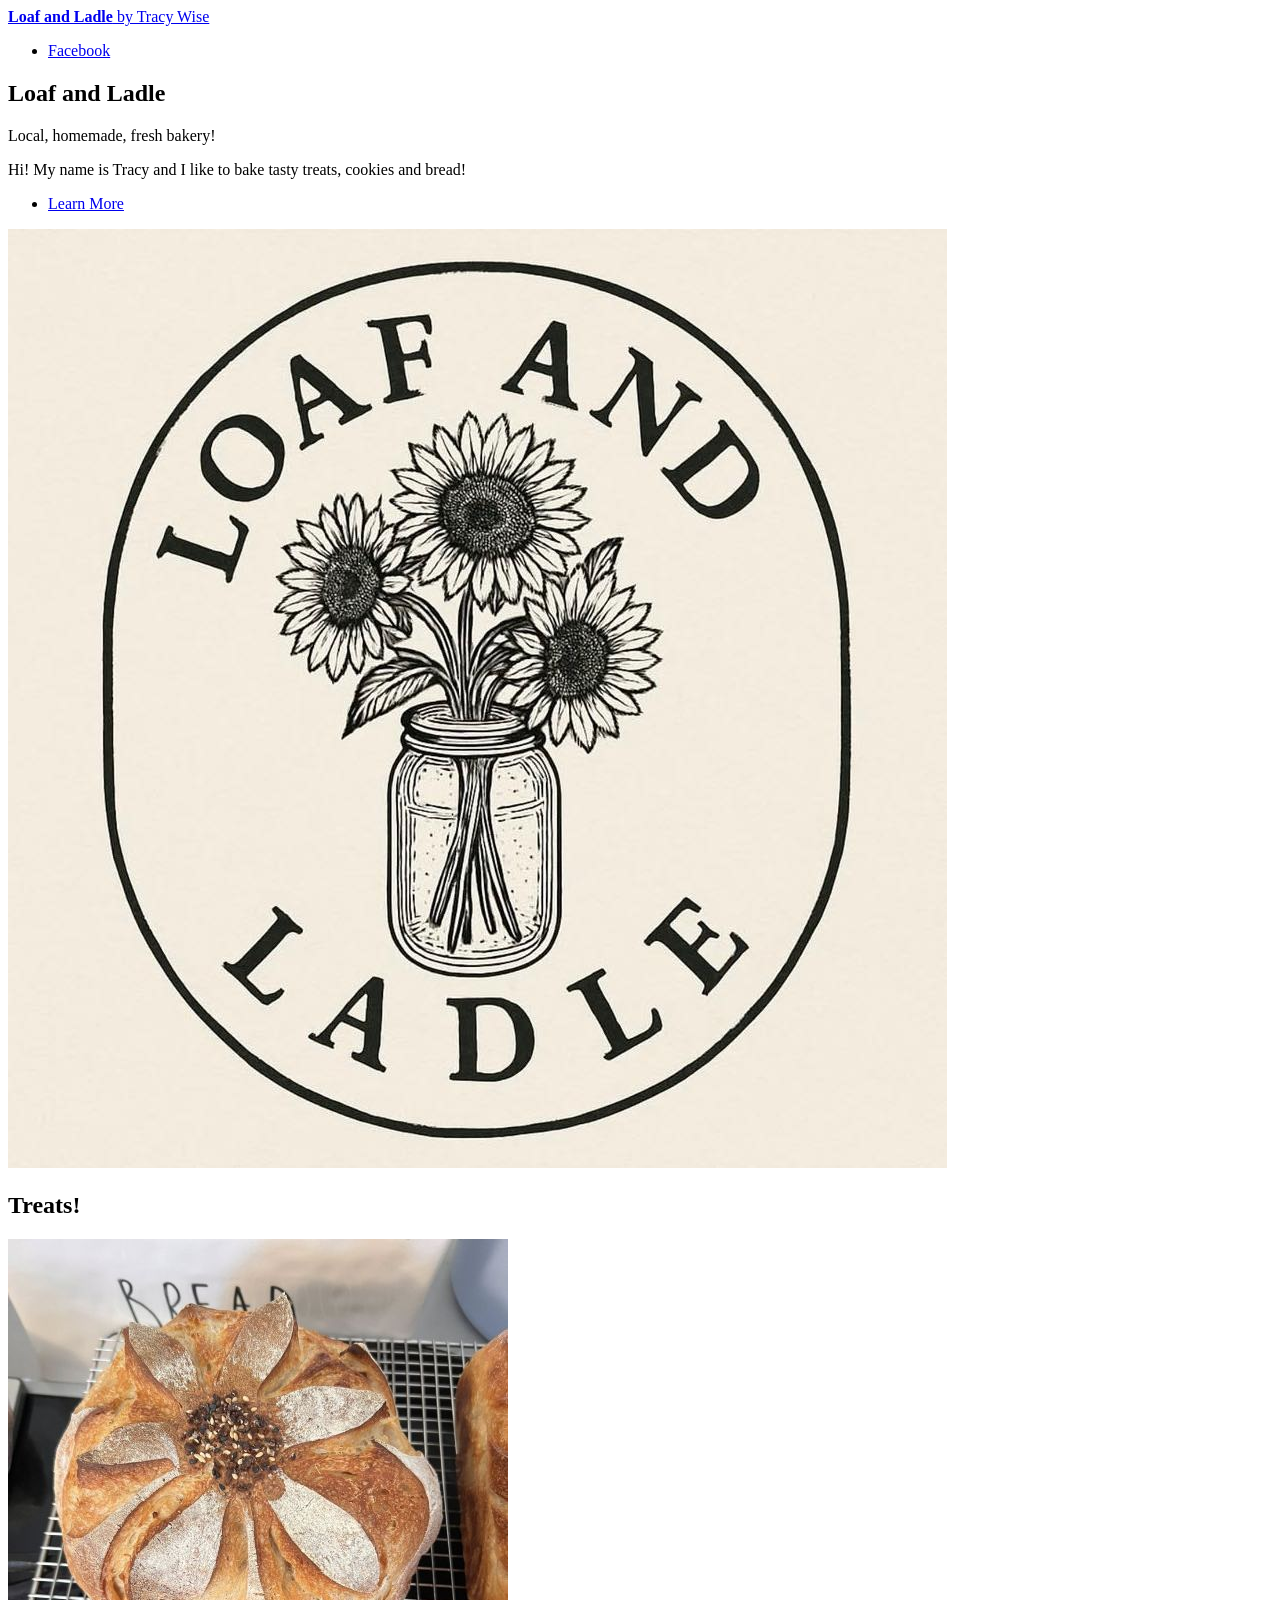
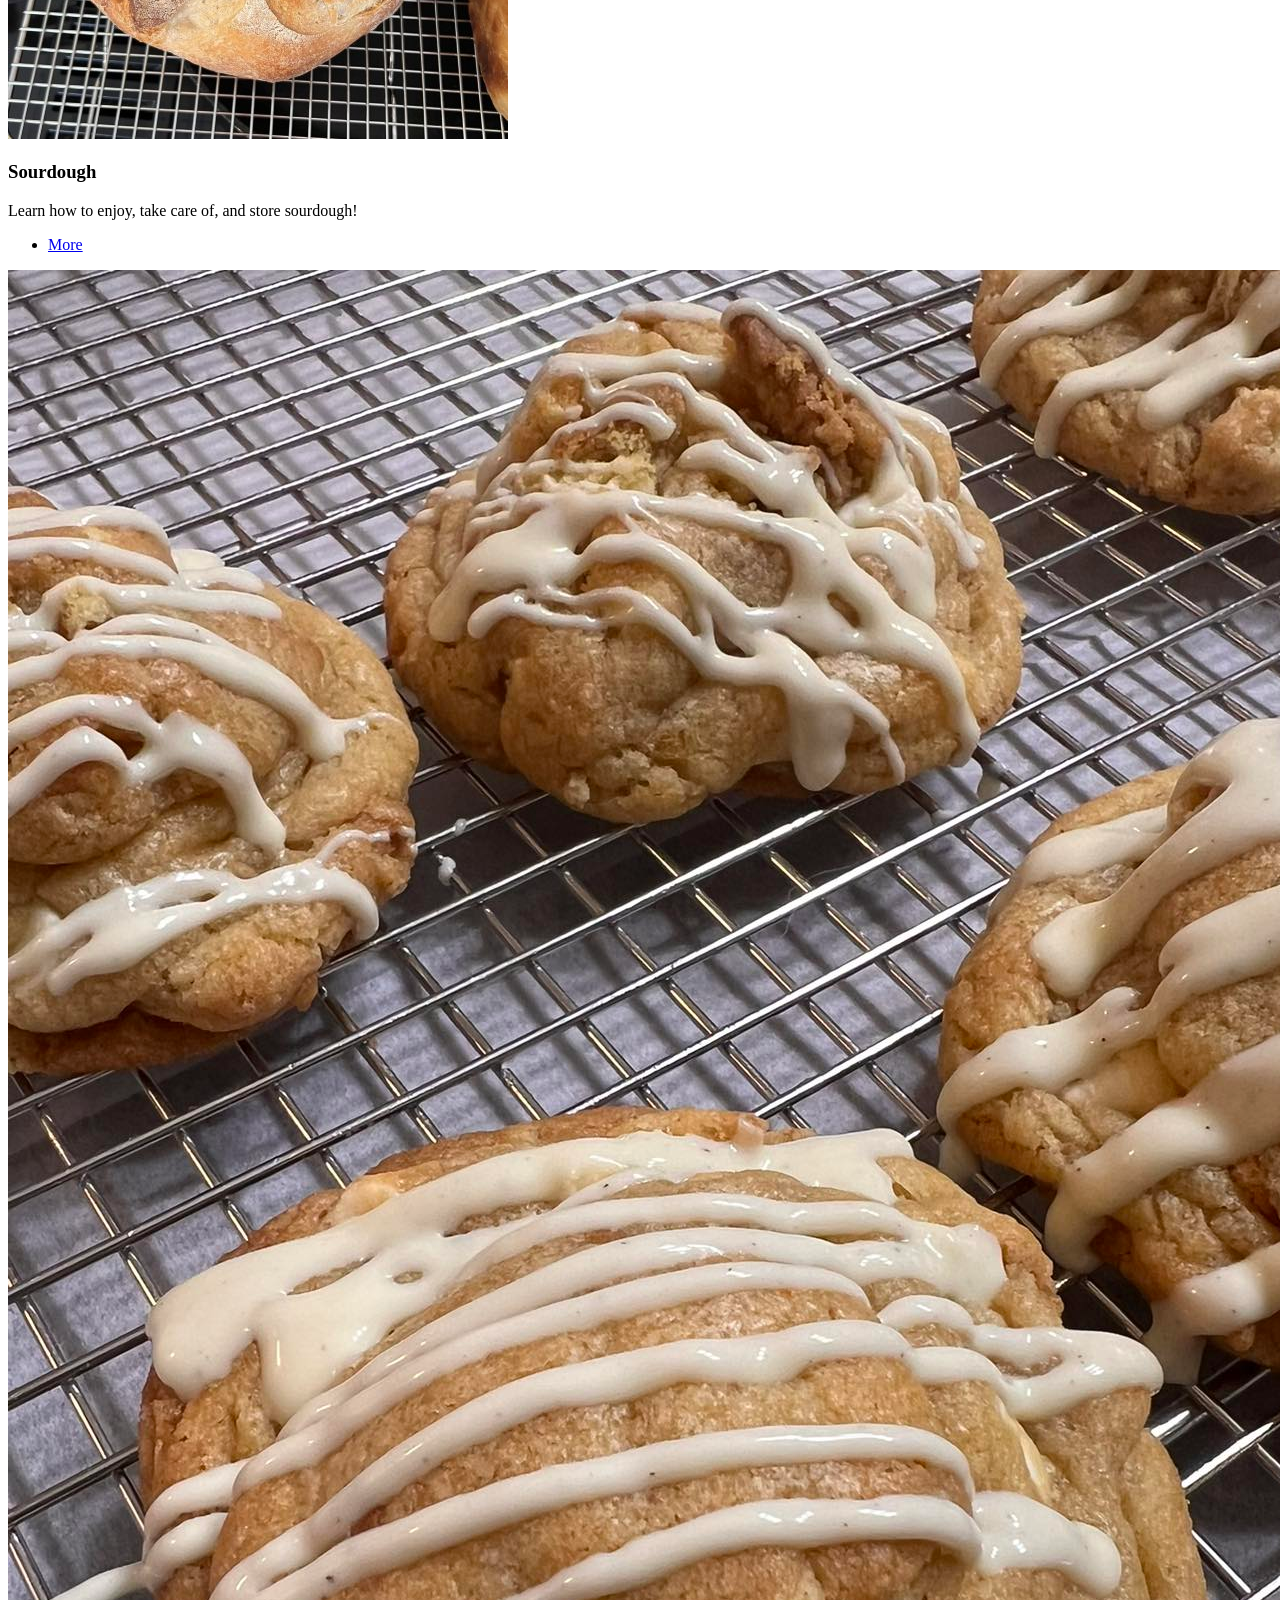
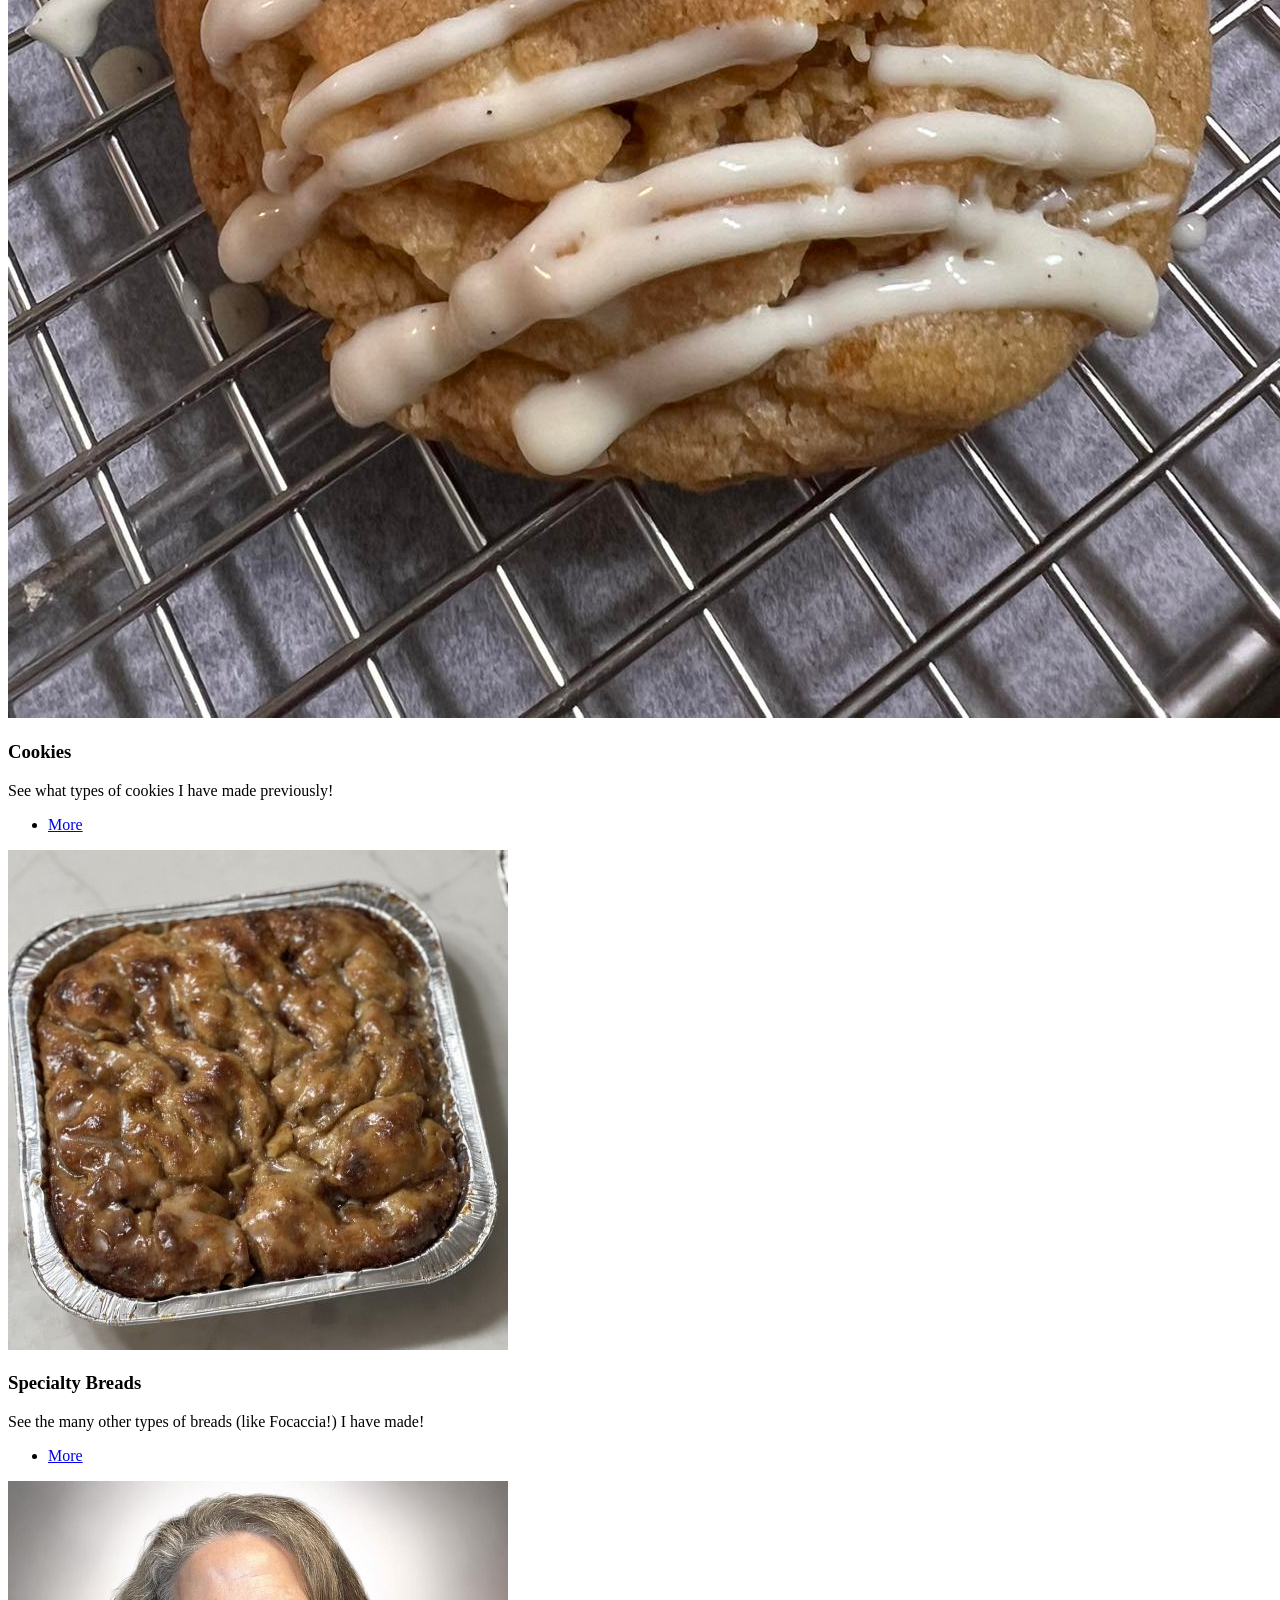
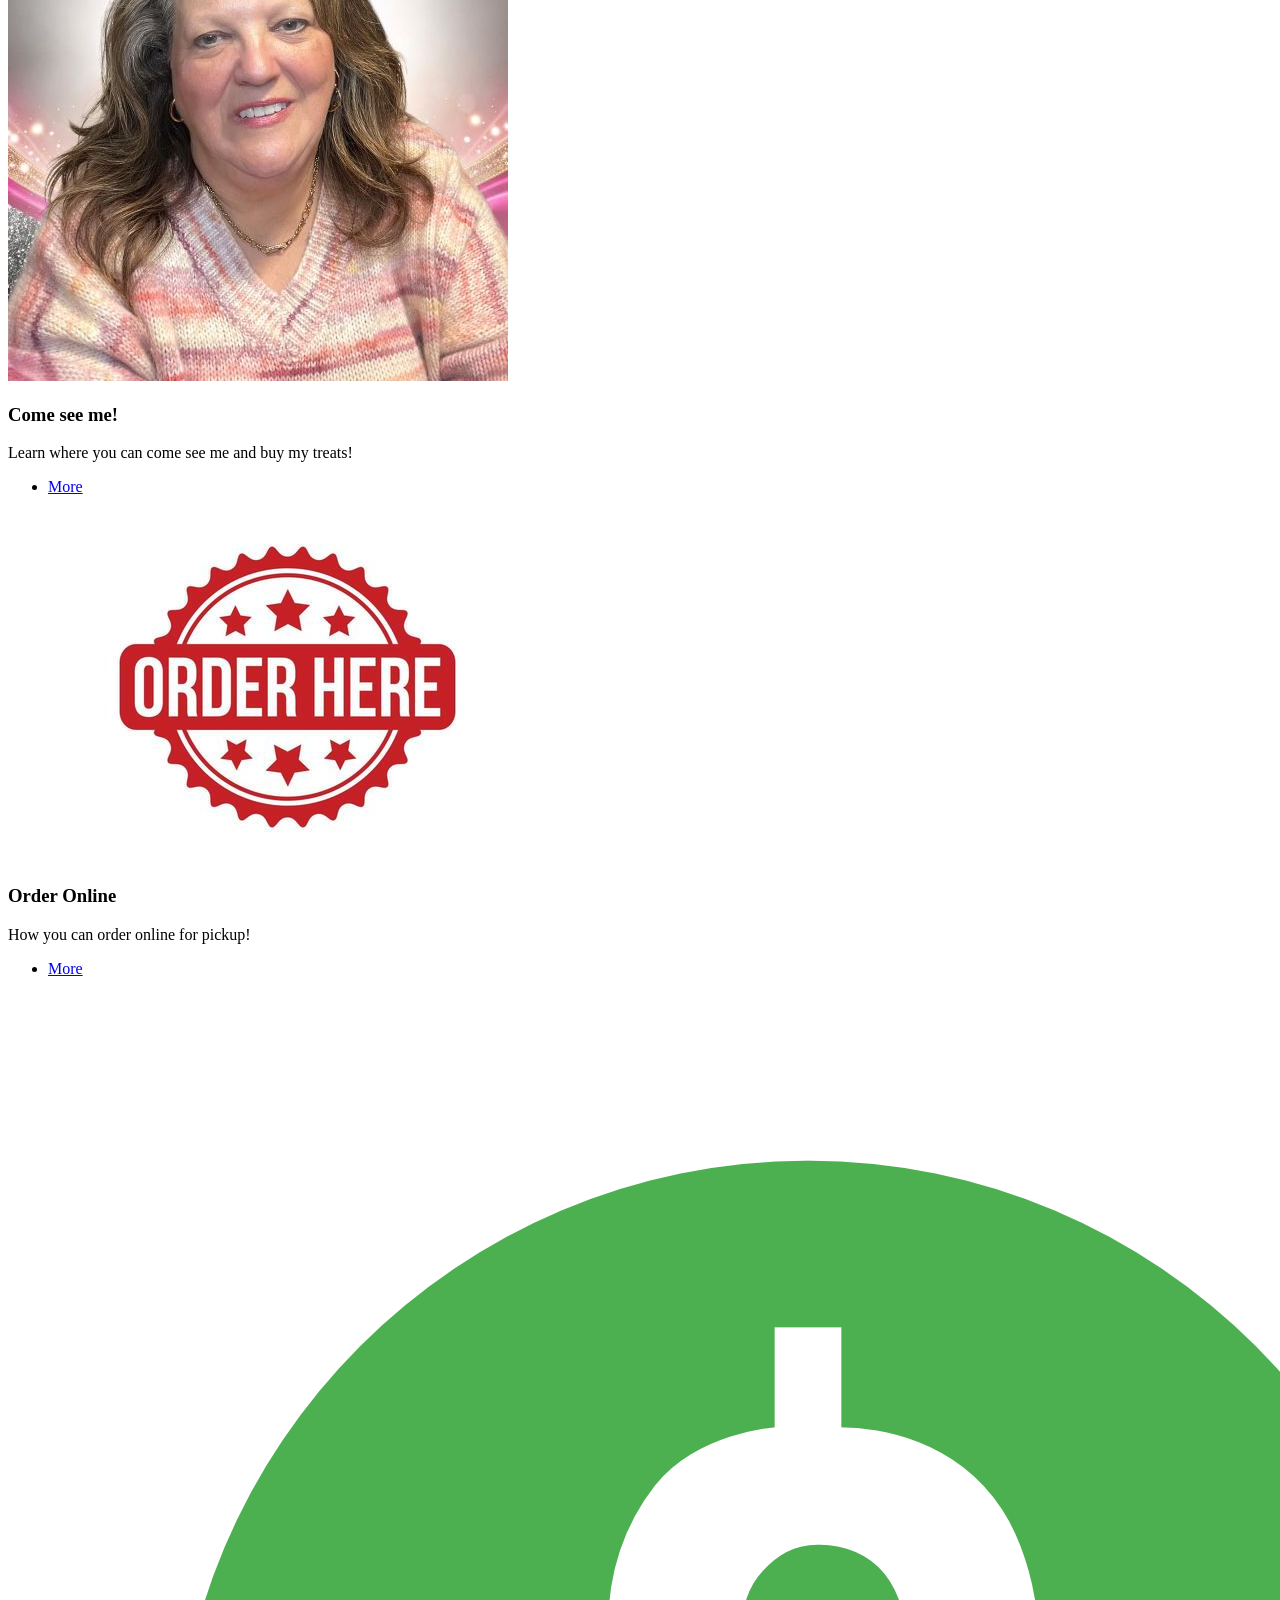
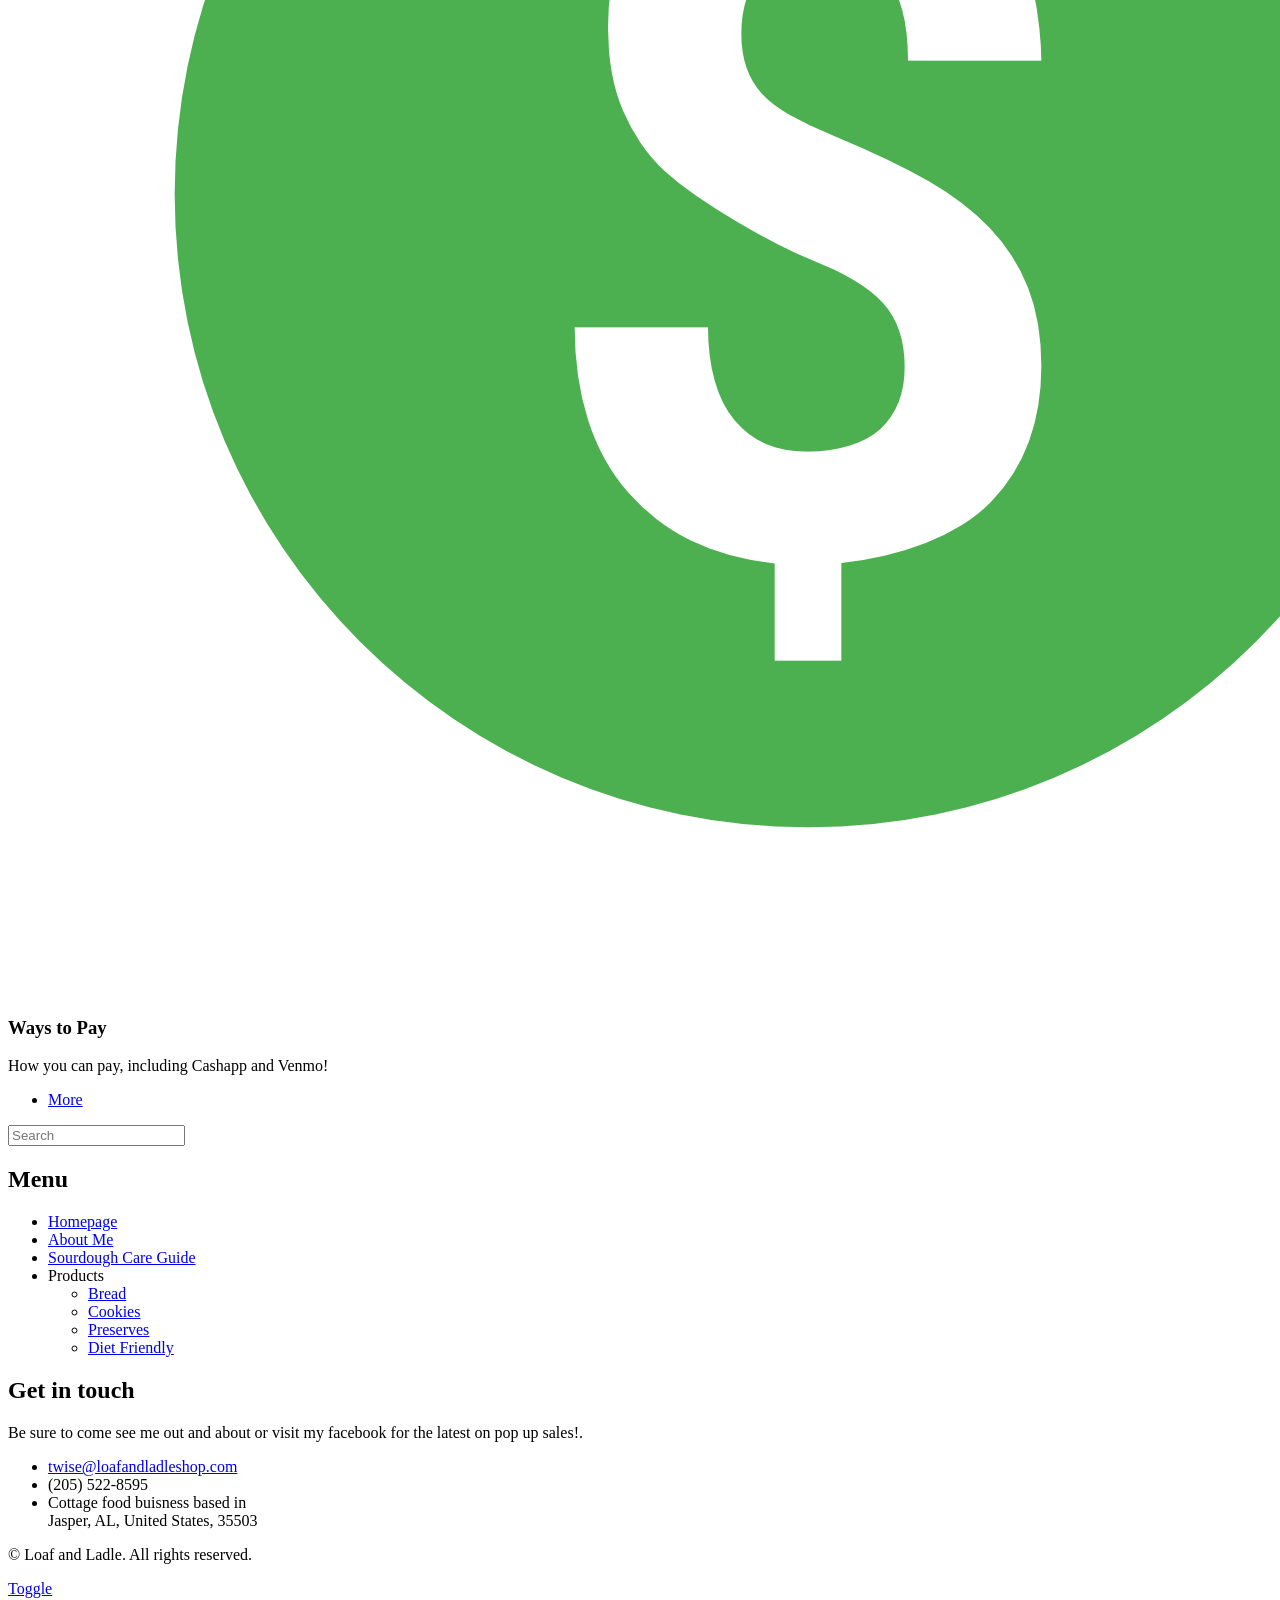
==== index.html @ ce80a5c9 "Update index.html" ====
<!DOCTYPE HTML>
<!--
	Editorial by HTML5 UP
	html5up.net | @ajlkn
	Free for personal and commercial use under the CCA 3.0 license (html5up.net/license)
-->
<html>
	<head>
		<title>Loaf and Ladle</title>
		<meta charset="utf-8" />
		<meta name="viewport" content="width=device-width, initial-scale=1, user-scalable=no" />
		<link rel="stylesheet" href="assets/css/main.css" />
	</head>
	<body class="is-preload">

		<!-- Wrapper -->
			<div id="wrapper">

				<!-- Main -->
					<div id="main">
						<div class="inner">

							<!-- Header -->
								<header id="header">
									<a href="index.html" class="logo"><strong>Loaf and Ladle</strong> by Tracy Wise</a>
									<ul class="icons">
										<li><a href="https://www.facebook.com/profile.php?id=61578693921064" class="icon brands fa-facebook-f"><span class="label">Facebook</span></a></li>
									</ul>
								</header>

							<!-- Banner -->
								<section id="banner">
									<div class="content">
										<header>
											<h1>Loaf and Ladle</h1>
											<p>Local, homemade, fresh bakery!</p>
										</header>
										<p>Hi! My name is Tracy and I like to bake tasty treats, cookies and bread!</p>
										<ul class="actions">
											<li><a href="about.html" class="button big">Learn More</a></li>
										</ul>
									</div>
									<span class="image object">
										<img src="images/logo.jpg" alt="" />
									</span>
								</section>

							<!-- About -->
								<section>
									<header class="major">
										<h2>Treats!</h2>
									</header>
									<div class="posts">
										<article>
											<a href="#" class="image"><img src="images/flower-sd-loaf.jpg" alt="" /></a>
											<h3>Sourdough</h3>
											<p>Learn how to enjoy, take care of, and store sourdough!</p>
											<ul class="actions">
												<li><a href="#" class="button">More</a></li>
											</ul>
										</article>
										<article>
											<a href="#" class="image"><img src="images/banana-cookie.jpg" alt="" /></a>
											<h3>Cookies</h3>
											<p>See what types of cookies I have made previously!</p>
											<ul class="actions">
												<li><a href="#" class="button">More</a></li>
											</ul>
										</article>
										<article>
											<a href="#" class="image"><img src="images/apcin-focaccia.jpg" alt="" /></a>
											<h3>Specialty Breads</h3>
												<p>See the many other types of breads (like Focaccia!) I have made!</p>
											<ul class="actions">
												<li><a href="#" class="button">More</a></li>
											</ul>
										</article>
										<article>
											<a href="#" class="image"><img src="images/tracy.jpg" alt="" /></a>
											<h3>Come see me!</h3>
												<p>Learn where you can come see me and buy my treats!</p>
											<ul class="actions">
												<li><a href="#" class="button">More</a></li>
											</ul>
										</article>
										<article>
											<a href="#" class="image"><img src="images/order.jpg" alt="" /></a>
											<h3>Order Online</h3>
											<p>How you can order online for pickup!</p>
											<ul class="actions">
												<li><a href="#" class="button">More</a></li>
											</ul>
										</article>
										<article>
											<a href="#" class="image"><img src="images/dollar.png" alt="" /></a>
											<h3>Ways to Pay</h3>
											<p>How you can pay, including Cashapp and Venmo!</p>
											<ul class="actions">
												<li><a href="#" class="button">More</a></li>
											</ul>
										</article>
									</div>
								</section>

						</div>
					</div>

				<!-- Sidebar -->
					<div id="sidebar">
						<div class="inner">

							<!-- Search -->
								<section id="search" class="alt">
									<form method="post" action="#">
										<input type="text" name="query" id="query" placeholder="Search" />
									</form>
								</section>

							<!-- Menu -->
								<nav id="menu">
									<header class="major">
										<h2>Menu</h2>
									</header>
									<ul>
										<li><a href="index.html">Homepage</a></li>
										<li><a href="about.html">About Me</a></li>
										<li><a href="elements.html">Sourdough Care Guide</a></li>
										<li>
											<span class="opener">Products</span>
											<ul>
												<li><a href="#">Bread</a></li>
												<li><a href="#">Cookies</a></li>
												<li><a href="#">Preserves</a></li>
												<li><a href="#">Diet Friendly</a></li>
											</ul>
										</li>
									</ul>
								</nav>

							<!-- Section -->
								<section>
									<header class="major">
										<h2>Get in touch</h2>
									</header>
									<p>Be sure to come see me out and about or visit my facebook for the latest on pop up sales!.</p>
									<ul class="contact">
										<li class="icon solid fa-envelope"><a href="#">twise@loafandladleshop.com</a></li>
										<li class="icon solid fa-phone">(205) 522-8595</li>
										<li class="icon solid fa-home">Cottage food buisness based in<br />
										Jasper, AL, United States, 35503</li>
									</ul>
								</section>

							<!-- Footer -->
								<footer id="footer">
									<p class="copyright">&copy; Loaf and Ladle. All rights reserved.</p>
								</footer>

						</div>
					</div>

			</div>

		<!-- Scripts -->
			<script src="assets/js/jquery.min.js"></script>
			<script src="assets/js/browser.min.js"></script>
			<script src="assets/js/breakpoints.min.js"></script>
			<script src="assets/js/util.js"></script>
			<script src="assets/js/main.js"></script>

	</body>
</html>
---- assets/css/main.css ----
@import url(fontawesome-all.min.css);
@import url("https://fonts.googleapis.com/css?family=Open+Sans:400,600,400italic,600italic|Roboto+Slab:400,700");
/*
	Editorial by HTML5 UP
	html5up.net | @ajlkn
	Free for personal and commercial use under the CCA 3.0 license (html5up.net/license)
*/
html, body, div, span, applet, object,
iframe, h1, h2, h3, h4, h5, h6, p, blockquote,
pre, a, abbr, acronym, address, big, cite,
code, del, dfn, em, img, ins, kbd, q, s, samp,
small, strike, strong, sub, sup, tt, var, b,
u, i, center, dl, dt, dd, ol, ul, li, fieldset,
form, label, legend, table, caption, tbody,
tfoot, thead, tr, th, td, article, aside,
canvas, details, embed, figure, figcaption,
footer, header, hgroup, menu, nav, output, ruby,
section, summary, time, mark, audio, video {
  margin: 0;
  padding: 0;
  border: 0;
  font-size: 100%;
  font: inherit;
  vertical-align: baseline; }

article, aside, details, figcaption, figure,
footer, header, hgroup, menu, nav, section {
  display: block; }

body {
  line-height: 1; }

ol, ul {
  list-style: none; }

blockquote, q {
  quotes: none; }
  blockquote:before, blockquote:after, q:before, q:after {
    content: '';
    content: none; }

table {
  border-collapse: collapse;
  border-spacing: 0; }

body {
  -webkit-text-size-adjust: none; }

mark {
  background-color: transparent;
  color: inherit; }

input::-moz-focus-inner {
  border: 0;
  padding: 0; }

input, select, textarea {
  -moz-appearance: none;
  -webkit-appearance: none;
  -ms-appearance: none;
  appearance: none; }

/* Basic */
@-ms-viewport {
  width: device-width; }

body {
  -ms-overflow-style: scrollbar; }

@media screen and (max-width: 480px) {
  html, body {
    min-width: 320px; } }

html {
  box-sizing: border-box; }

*, *:before, *:after {
  box-sizing: inherit; }

body {
  background: #ffffff; }
  body.is-preload *, body.is-preload *:before, body.is-preload *:after, body.is-resizing *, body.is-resizing *:before, body.is-resizing *:after {
    -moz-animation: none !important;
    -webkit-animation: none !important;
    -ms-animation: none !important;
    animation: none !important;
    -moz-transition: none !important;
    -webkit-transition: none !important;
    -ms-transition: none !important;
    transition: none !important; }

/* Type */
body, input, select, textarea {
  color: #7f888f;
  font-family: "Open Sans", sans-serif;
  font-size: 13pt;
  font-weight: 400;
  line-height: 1.65; }
  @media screen and (max-width: 1680px) {
    body, input, select, textarea {
      font-size: 11pt; } }
  @media screen and (max-width: 1280px) {
    body, input, select, textarea {
      font-size: 10pt; } }
  @media screen and (max-width: 360px) {
    body, input, select, textarea {
      font-size: 9pt; } }

a {
  -moz-transition: color 0.2s ease-in-out, border-bottom-color 0.2s ease-in-out;
  -webkit-transition: color 0.2s ease-in-out, border-bottom-color 0.2s ease-in-out;
  -ms-transition: color 0.2s ease-in-out, border-bottom-color 0.2s ease-in-out;
  transition: color 0.2s ease-in-out, border-bottom-color 0.2s ease-in-out;
  border-bottom: dotted 1px;
  color: #f56a6a;
  text-decoration: none; }
  a:hover {
    border-bottom-color: #f56a6a;
    color: #f56a6a !important; }
    a:hover strong {
      color: inherit; }

strong, b {
  color: #3d4449;
  font-weight: 600; }

em, i {
  font-style: italic; }

p {
  margin: 0 0 2em 0; }

h1, h2, h3, h4, h5, h6 {
  color: #3d4449;
  font-family: "Roboto Slab", serif;
  font-weight: 700;
  line-height: 1.5;
  margin: 0 0 1em 0; }
  h1 a, h2 a, h3 a, h4 a, h5 a, h6 a {
    color: inherit;
    text-decoration: none;
    border-bottom: 0; }

h1 {
  font-size: 4em;
  margin: 0 0 0.5em 0;
  line-height: 1.3; }

h2 {
  font-size: 1.75em; }

h3 {
  font-size: 1.25em; }

h4 {
  font-size: 1.1em; }

h5 {
  font-size: 0.9em; }

h6 {
  font-size: 0.7em; }

@media screen and (max-width: 1680px) {
  h1 {
    font-size: 3.5em; } }

@media screen and (max-width: 980px) {
  h1 {
    font-size: 3.25em; } }

@media screen and (max-width: 736px) {
  h1 {
    font-size: 2em;
    line-height: 1.4; }
  h2 {
    font-size: 1.5em; } }

sub {
  font-size: 0.8em;
  position: relative;
  top: 0.5em; }

sup {
  font-size: 0.8em;
  position: relative;
  top: -0.5em; }

blockquote {
  border-left: solid 3px rgba(210, 215, 217, 0.75);
  font-style: italic;
  margin: 0 0 2em 0;
  padding: 0.5em 0 0.5em 2em; }

code {
  background: rgba(230, 235, 237, 0.25);
  border-radius: 0.375em;
  border: solid 1px rgba(210, 215, 217, 0.75);
  font-family: "Courier New", monospace;
  font-size: 0.9em;
  margin: 0 0.25em;
  padding: 0.25em 0.65em; }

pre {
  -webkit-overflow-scrolling: touch;
  font-family: "Courier New", monospace;
  font-size: 0.9em;
  margin: 0 0 2em 0; }
  pre code {
    display: block;
    line-height: 1.75;
    padding: 1em 1.5em;
    overflow-x: auto; }

hr {
  border: 0;
  border-bottom: solid 1px rgba(210, 215, 217, 0.75);
  margin: 2em 0; }
  hr.major {
    margin: 3em 0; }

.align-left {
  text-align: left; }

.align-center {
  text-align: center; }

.align-right {
  text-align: right; }

/* Row */
.row {
  display: flex;
  flex-wrap: wrap;
  box-sizing: border-box;
  align-items: stretch; }
  .row > * {
    box-sizing: border-box; }
  .row.gtr-uniform > * > :last-child {
    margin-bottom: 0; }
  .row.aln-left {
    justify-content: flex-start; }
  .row.aln-center {
    justify-content: center; }
  .row.aln-right {
    justify-content: flex-end; }
  .row.aln-top {
    align-items: flex-start; }
  .row.aln-middle {
    align-items: center; }
  .row.aln-bottom {
    align-items: flex-end; }
  .row > .imp {
    order: -1; }
  .row > .col-1 {
    width: 8.33333%; }
  .row > .off-1 {
    margin-left: 8.33333%; }
  .row > .col-2 {
    width: 16.66667%; }
  .row > .off-2 {
    margin-left: 16.66667%; }
  .row > .col-3 {
    width: 25%; }
  .row > .off-3 {
    margin-left: 25%; }
  .row > .col-4 {
    width: 33.33333%; }
  .row > .off-4 {
    margin-left: 33.33333%; }
  .row > .col-5 {
    width: 41.66667%; }
  .row > .off-5 {
    margin-left: 41.66667%; }
  .row > .col-6 {
    width: 50%; }
  .row > .off-6 {
    margin-left: 50%; }
  .row > .col-7 {
    width: 58.33333%; }
  .row > .off-7 {
    margin-left: 58.33333%; }
  .row > .col-8 {
    width: 66.66667%; }
  .row > .off-8 {
    margin-left: 66.66667%; }
  .row > .col-9 {
    width: 75%; }
  .row > .off-9 {
    margin-left: 75%; }
  .row > .col-10 {
    width: 83.33333%; }
  .row > .off-10 {
    margin-left: 83.33333%; }
  .row > .col-11 {
    width: 91.66667%; }
  .row > .off-11 {
    margin-left: 91.66667%; }
  .row > .col-12 {
    width: 100%; }
  .row > .off-12 {
    margin-left: 100%; }
  .row.gtr-0 {
    margin-top: 0;
    margin-left: 0em; }
    .row.gtr-0 > * {
      padding: 0 0 0 0em; }
    .row.gtr-0.gtr-uniform {
      margin-top: 0em; }
      .row.gtr-0.gtr-uniform > * {
        padding-top: 0em; }
  .row.gtr-25 {
    margin-top: 0;
    margin-left: -0.375em; }
    .row.gtr-25 > * {
      padding: 0 0 0 0.375em; }
    .row.gtr-25.gtr-uniform {
      margin-top: -0.375em; }
      .row.gtr-25.gtr-uniform > * {
        padding-top: 0.375em; }
  .row.gtr-50 {
    margin-top: 0;
    margin-left: -0.75em; }
    .row.gtr-50 > * {
      padding: 0 0 0 0.75em; }
    .row.gtr-50.gtr-uniform {
      margin-top: -0.75em; }
      .row.gtr-50.gtr-uniform > * {
        padding-top: 0.75em; }
  .row {
    margin-top: 0;
    margin-left: -1.5em; }
    .row > * {
      padding: 0 0 0 1.5em; }
    .row.gtr-uniform {
      margin-top: -1.5em; }
      .row.gtr-uniform > * {
        padding-top: 1.5em; }
  .row.gtr-150 {
    margin-top: 0;
    margin-left: -2.25em; }
    .row.gtr-150 > * {
      padding: 0 0 0 2.25em; }
    .row.gtr-150.gtr-uniform {
      margin-top: -2.25em; }
      .row.gtr-150.gtr-uniform > * {
        padding-top: 2.25em; }
  .row.gtr-200 {
    margin-top: 0;
    margin-left: -3em; }
    .row.gtr-200 > * {
      padding: 0 0 0 3em; }
    .row.gtr-200.gtr-uniform {
      margin-top: -3em; }
      .row.gtr-200.gtr-uniform > * {
        padding-top: 3em; }
  @media screen and (max-width: 1680px) {
    .row {
      display: flex;
      flex-wrap: wrap;
      box-sizing: border-box;
      align-items: stretch; }
      .row > * {
        box-sizing: border-box; }
      .row.gtr-uniform > * > :last-child {
        margin-bottom: 0; }
      .row.aln-left {
        justify-content: flex-start; }
      .row.aln-center {
        justify-content: center; }
      .row.aln-right {
        justify-content: flex-end; }
      .row.aln-top {
        align-items: flex-start; }
      .row.aln-middle {
        align-items: center; }
      .row.aln-bottom {
        align-items: flex-end; }
      .row > .imp-xlarge {
        order: -1; }
      .row > .col-1-xlarge {
        width: 8.33333%; }
      .row > .off-1-xlarge {
        margin-left: 8.33333%; }
      .row > .col-2-xlarge {
        width: 16.66667%; }
      .row > .off-2-xlarge {
        margin-left: 16.66667%; }
      .row > .col-3-xlarge {
        width: 25%; }
      .row > .off-3-xlarge {
        margin-left: 25%; }
      .row > .col-4-xlarge {
        width: 33.33333%; }
      .row > .off-4-xlarge {
        margin-left: 33.33333%; }
      .row > .col-5-xlarge {
        width: 41.66667%; }
      .row > .off-5-xlarge {
        margin-left: 41.66667%; }
      .row > .col-6-xlarge {
        width: 50%; }
      .row > .off-6-xlarge {
        margin-left: 50%; }
      .row > .col-7-xlarge {
        width: 58.33333%; }
      .row > .off-7-xlarge {
        margin-left: 58.33333%; }
      .row > .col-8-xlarge {
        width: 66.66667%; }
      .row > .off-8-xlarge {
        margin-left: 66.66667%; }
      .row > .col-9-xlarge {
        width: 75%; }
      .row > .off-9-xlarge {
        margin-left: 75%; }
      .row > .col-10-xlarge {
        width: 83.33333%; }
      .row > .off-10-xlarge {
        margin-left: 83.33333%; }
      .row > .col-11-xlarge {
        width: 91.66667%; }
      .row > .off-11-xlarge {
        margin-left: 91.66667%; }
      .row > .col-12-xlarge {
        width: 100%; }
      .row > .off-12-xlarge {
        margin-left: 100%; }
      .row.gtr-0 {
        margin-top: 0;
        margin-left: 0em; }
        .row.gtr-0 > * {
          padding: 0 0 0 0em; }
        .row.gtr-0.gtr-uniform {
          margin-top: 0em; }
          .row.gtr-0.gtr-uniform > * {
            padding-top: 0em; }
      .row.gtr-25 {
        margin-top: 0;
        margin-left: -0.375em; }
        .row.gtr-25 > * {
          padding: 0 0 0 0.375em; }
        .row.gtr-25.gtr-uniform {
          margin-top: -0.375em; }
          .row.gtr-25.gtr-uniform > * {
            padding-top: 0.375em; }
      .row.gtr-50 {
        margin-top: 0;
        margin-left: -0.75em; }
        .row.gtr-50 > * {
          padding: 0 0 0 0.75em; }
        .row.gtr-50.gtr-uniform {
          margin-top: -0.75em; }
          .row.gtr-50.gtr-uniform > * {
            padding-top: 0.75em; }
      .row {
        margin-top: 0;
        margin-left: -1.5em; }
        .row > * {
          padding: 0 0 0 1.5em; }
        .row.gtr-uniform {
          margin-top: -1.5em; }
          .row.gtr-uniform > * {
            padding-top: 1.5em; }
      .row.gtr-150 {
        margin-top: 0;
        margin-left: -2.25em; }
        .row.gtr-150 > * {
          padding: 0 0 0 2.25em; }
        .row.gtr-150.gtr-uniform {
          margin-top: -2.25em; }
          .row.gtr-150.gtr-uniform > * {
            padding-top: 2.25em; }
      .row.gtr-200 {
        margin-top: 0;
        margin-left: -3em; }
        .row.gtr-200 > * {
          padding: 0 0 0 3em; }
        .row.gtr-200.gtr-uniform {
          margin-top: -3em; }
          .row.gtr-200.gtr-uniform > * {
            padding-top: 3em; } }
  @media screen and (max-width: 1280px) {
    .row {
      display: flex;
      flex-wrap: wrap;
      box-sizing: border-box;
      align-items: stretch; }
      .row > * {
        box-sizing: border-box; }
      .row.gtr-uniform > * > :last-child {
        margin-bottom: 0; }
      .row.aln-left {
        justify-content: flex-start; }
      .row.aln-center {
        justify-content: center; }
      .row.aln-right {
        justify-content: flex-end; }
      .row.aln-top {
        align-items: flex-start; }
      .row.aln-middle {
        align-items: center; }
      .row.aln-bottom {
        align-items: flex-end; }
      .row > .imp-large {
        order: -1; }
      .row > .col-1-large {
        width: 8.33333%; }
      .row > .off-1-large {
        margin-left: 8.33333%; }
      .row > .col-2-large {
        width: 16.66667%; }
      .row > .off-2-large {
        margin-left: 16.66667%; }
      .row > .col-3-large {
        width: 25%; }
      .row > .off-3-large {
        margin-left: 25%; }
      .row > .col-4-large {
        width: 33.33333%; }
      .row > .off-4-large {
        margin-left: 33.33333%; }
      .row > .col-5-large {
        width: 41.66667%; }
      .row > .off-5-large {
        margin-left: 41.66667%; }
      .row > .col-6-large {
        width: 50%; }
      .row > .off-6-large {
        margin-left: 50%; }
      .row > .col-7-large {
        width: 58.33333%; }
      .row > .off-7-large {
        margin-left: 58.33333%; }
      .row > .col-8-large {
        width: 66.66667%; }
      .row > .off-8-large {
        margin-left: 66.66667%; }
      .row > .col-9-large {
        width: 75%; }
      .row > .off-9-large {
        margin-left: 75%; }
      .row > .col-10-large {
        width: 83.33333%; }
      .row > .off-10-large {
        margin-left: 83.33333%; }
      .row > .col-11-large {
        width: 91.66667%; }
      .row > .off-11-large {
        margin-left: 91.66667%; }
      .row > .col-12-large {
        width: 100%; }
      .row > .off-12-large {
        margin-left: 100%; }
      .row.gtr-0 {
        margin-top: 0;
        margin-left: 0em; }
        .row.gtr-0 > * {
          padding: 0 0 0 0em; }
        .row.gtr-0.gtr-uniform {
          margin-top: 0em; }
          .row.gtr-0.gtr-uniform > * {
            padding-top: 0em; }
      .row.gtr-25 {
        margin-top: 0;
        margin-left: -0.375em; }
        .row.gtr-25 > * {
          padding: 0 0 0 0.375em; }
        .row.gtr-25.gtr-uniform {
          margin-top: -0.375em; }
          .row.gtr-25.gtr-uniform > * {
            padding-top: 0.375em; }
      .row.gtr-50 {
        margin-top: 0;
        margin-left: -0.75em; }
        .row.gtr-50 > * {
          padding: 0 0 0 0.75em; }
        .row.gtr-50.gtr-uniform {
          margin-top: -0.75em; }
          .row.gtr-50.gtr-uniform > * {
            padding-top: 0.75em; }
      .row {
        margin-top: 0;
        margin-left: -1.5em; }
        .row > * {
          padding: 0 0 0 1.5em; }
        .row.gtr-uniform {
          margin-top: -1.5em; }
          .row.gtr-uniform > * {
            padding-top: 1.5em; }
      .row.gtr-150 {
        margin-top: 0;
        margin-left: -2.25em; }
        .row.gtr-150 > * {
          padding: 0 0 0 2.25em; }
        .row.gtr-150.gtr-uniform {
          margin-top: -2.25em; }
          .row.gtr-150.gtr-uniform > * {
            padding-top: 2.25em; }
      .row.gtr-200 {
        margin-top: 0;
        margin-left: -3em; }
        .row.gtr-200 > * {
          padding: 0 0 0 3em; }
        .row.gtr-200.gtr-uniform {
          margin-top: -3em; }
          .row.gtr-200.gtr-uniform > * {
            padding-top: 3em; } }
  @media screen and (max-width: 980px) {
    .row {
      display: flex;
      flex-wrap: wrap;
      box-sizing: border-box;
      align-items: stretch; }
      .row > * {
        box-sizing: border-box; }
      .row.gtr-uniform > * > :last-child {
        margin-bottom: 0; }
      .row.aln-left {
        justify-content: flex-start; }
      .row.aln-center {
        justify-content: center; }
      .row.aln-right {
        justify-content: flex-end; }
      .row.aln-top {
        align-items: flex-start; }
      .row.aln-middle {
        align-items: center; }
      .row.aln-bottom {
        align-items: flex-end; }
      .row > .imp-medium {
        order: -1; }
      .row > .col-1-medium {
        width: 8.33333%; }
      .row > .off-1-medium {
        margin-left: 8.33333%; }
      .row > .col-2-medium {
        width: 16.66667%; }
      .row > .off-2-medium {
        margin-left: 16.66667%; }
      .row > .col-3-medium {
        width: 25%; }
      .row > .off-3-medium {
        margin-left: 25%; }
      .row > .col-4-medium {
        width: 33.33333%; }
      .row > .off-4-medium {
        margin-left: 33.33333%; }
      .row > .col-5-medium {
        width: 41.66667%; }
      .row > .off-5-medium {
        margin-left: 41.66667%; }
      .row > .col-6-medium {
        width: 50%; }
      .row > .off-6-medium {
        margin-left: 50%; }
      .row > .col-7-medium {
        width: 58.33333%; }
      .row > .off-7-medium {
        margin-left: 58.33333%; }
      .row > .col-8-medium {
        width: 66.66667%; }
      .row > .off-8-medium {
        margin-left: 66.66667%; }
      .row > .col-9-medium {
        width: 75%; }
      .row > .off-9-medium {
        margin-left: 75%; }
      .row > .col-10-medium {
        width: 83.33333%; }
      .row > .off-10-medium {
        margin-left: 83.33333%; }
      .row > .col-11-medium {
        width: 91.66667%; }
      .row > .off-11-medium {
        margin-left: 91.66667%; }
      .row > .col-12-medium {
        width: 100%; }
      .row > .off-12-medium {
        margin-left: 100%; }
      .row.gtr-0 {
        margin-top: 0;
        margin-left: 0em; }
        .row.gtr-0 > * {
          padding: 0 0 0 0em; }
        .row.gtr-0.gtr-uniform {
          margin-top: 0em; }
          .row.gtr-0.gtr-uniform > * {
            padding-top: 0em; }
      .row.gtr-25 {
        margin-top: 0;
        margin-left: -0.375em; }
        .row.gtr-25 > * {
          padding: 0 0 0 0.375em; }
        .row.gtr-25.gtr-uniform {
          margin-top: -0.375em; }
          .row.gtr-25.gtr-uniform > * {
            padding-top: 0.375em; }
      .row.gtr-50 {
        margin-top: 0;
        margin-left: -0.75em; }
        .row.gtr-50 > * {
          padding: 0 0 0 0.75em; }
        .row.gtr-50.gtr-uniform {
          margin-top: -0.75em; }
          .row.gtr-50.gtr-uniform > * {
            padding-top: 0.75em; }
      .row {
        margin-top: 0;
        margin-left: -1.5em; }
        .row > * {
          padding: 0 0 0 1.5em; }
        .row.gtr-uniform {
          margin-top: -1.5em; }
          .row.gtr-uniform > * {
            padding-top: 1.5em; }
      .row.gtr-150 {
        margin-top: 0;
        margin-left: -2.25em; }
        .row.gtr-150 > * {
          padding: 0 0 0 2.25em; }
        .row.gtr-150.gtr-uniform {
          margin-top: -2.25em; }
          .row.gtr-150.gtr-uniform > * {
            padding-top: 2.25em; }
      .row.gtr-200 {
        margin-top: 0;
        margin-left: -3em; }
        .row.gtr-200 > * {
          padding: 0 0 0 3em; }
        .row.gtr-200.gtr-uniform {
          margin-top: -3em; }
          .row.gtr-200.gtr-uniform > * {
            padding-top: 3em; } }
  @media screen and (max-width: 736px) {
    .row {
      display: flex;
      flex-wrap: wrap;
      box-sizing: border-box;
      align-items: stretch; }
      .row > * {
        box-sizing: border-box; }
      .row.gtr-uniform > * > :last-child {
        margin-bottom: 0; }
      .row.aln-left {
        justify-content: flex-start; }
      .row.aln-center {
        justify-content: center; }
      .row.aln-right {
        justify-content: flex-end; }
      .row.aln-top {
        align-items: flex-start; }
      .row.aln-middle {
        align-items: center; }
      .row.aln-bottom {
        align-items: flex-end; }
      .row > .imp-small {
        order: -1; }
      .row > .col-1-small {
        width: 8.33333%; }
      .row > .off-1-small {
        margin-left: 8.33333%; }
      .row > .col-2-small {
        width: 16.66667%; }
      .row > .off-2-small {
        margin-left: 16.66667%; }
      .row > .col-3-small {
        width: 25%; }
      .row > .off-3-small {
        margin-left: 25%; }
      .row > .col-4-small {
        width: 33.33333%; }
      .row > .off-4-small {
        margin-left: 33.33333%; }
      .row > .col-5-small {
        width: 41.66667%; }
      .row > .off-5-small {
        margin-left: 41.66667%; }
      .row > .col-6-small {
        width: 50%; }
      .row > .off-6-small {
        margin-left: 50%; }
      .row > .col-7-small {
        width: 58.33333%; }
      .row > .off-7-small {
        margin-left: 58.33333%; }
      .row > .col-8-small {
        width: 66.66667%; }
      .row > .off-8-small {
        margin-left: 66.66667%; }
      .row > .col-9-small {
        width: 75%; }
      .row > .off-9-small {
        margin-left: 75%; }
      .row > .col-10-small {
        width: 83.33333%; }
      .row > .off-10-small {
        margin-left: 83.33333%; }
      .row > .col-11-small {
        width: 91.66667%; }
      .row > .off-11-small {
        margin-left: 91.66667%; }
      .row > .col-12-small {
        width: 100%; }
      .row > .off-12-small {
        margin-left: 100%; }
      .row.gtr-0 {
        margin-top: 0;
        margin-left: 0em; }
        .row.gtr-0 > * {
          padding: 0 0 0 0em; }
        .row.gtr-0.gtr-uniform {
          margin-top: 0em; }
          .row.gtr-0.gtr-uniform > * {
            padding-top: 0em; }
      .row.gtr-25 {
        margin-top: 0;
        margin-left: -0.375em; }
        .row.gtr-25 > * {
          padding: 0 0 0 0.375em; }
        .row.gtr-25.gtr-uniform {
          margin-top: -0.375em; }
          .row.gtr-25.gtr-uniform > * {
            padding-top: 0.375em; }
      .row.gtr-50 {
        margin-top: 0;
        margin-left: -0.75em; }
        .row.gtr-50 > * {
          padding: 0 0 0 0.75em; }
        .row.gtr-50.gtr-uniform {
          margin-top: -0.75em; }
          .row.gtr-50.gtr-uniform > * {
            padding-top: 0.75em; }
      .row {
        margin-top: 0;
        margin-left: -1.5em; }
        .row > * {
          padding: 0 0 0 1.5em; }
        .row.gtr-uniform {
          margin-top: -1.5em; }
          .row.gtr-uniform > * {
            padding-top: 1.5em; }
      .row.gtr-150 {
        margin-top: 0;
        margin-left: -2.25em; }
        .row.gtr-150 > * {
          padding: 0 0 0 2.25em; }
        .row.gtr-150.gtr-uniform {
          margin-top: -2.25em; }
          .row.gtr-150.gtr-uniform > * {
            padding-top: 2.25em; }
      .row.gtr-200 {
        margin-top: 0;
        margin-left: -3em; }
        .row.gtr-200 > * {
          padding: 0 0 0 3em; }
        .row.gtr-200.gtr-uniform {
          margin-top: -3em; }
          .row.gtr-200.gtr-uniform > * {
            padding-top: 3em; } }
  @media screen and (max-width: 480px) {
    .row {
      display: flex;
      flex-wrap: wrap;
      box-sizing: border-box;
      align-items: stretch; }
      .row > * {
        box-sizing: border-box; }
      .row.gtr-uniform > * > :last-child {
        margin-bottom: 0; }
      .row.aln-left {
        justify-content: flex-start; }
      .row.aln-center {
        justify-content: center; }
      .row.aln-right {
        justify-content: flex-end; }
      .row.aln-top {
        align-items: flex-start; }
      .row.aln-middle {
        align-items: center; }
      .row.aln-bottom {
        align-items: flex-end; }
      .row > .imp-xsmall {
        order: -1; }
      .row > .col-1-xsmall {
        width: 8.33333%; }
      .row > .off-1-xsmall {
        margin-left: 8.33333%; }
      .row > .col-2-xsmall {
        width: 16.66667%; }
      .row > .off-2-xsmall {
        margin-left: 16.66667%; }
      .row > .col-3-xsmall {
        width: 25%; }
      .row > .off-3-xsmall {
        margin-left: 25%; }
      .row > .col-4-xsmall {
        width: 33.33333%; }
      .row > .off-4-xsmall {
        margin-left: 33.33333%; }
      .row > .col-5-xsmall {
        width: 41.66667%; }
      .row > .off-5-xsmall {
        margin-left: 41.66667%; }
      .row > .col-6-xsmall {
        width: 50%; }
      .row > .off-6-xsmall {
        margin-left: 50%; }
      .row > .col-7-xsmall {
        width: 58.33333%; }
      .row > .off-7-xsmall {
        margin-left: 58.33333%; }
      .row > .col-8-xsmall {
        width: 66.66667%; }
      .row > .off-8-xsmall {
        margin-left: 66.66667%; }
      .row > .col-9-xsmall {
        width: 75%; }
      .row > .off-9-xsmall {
        margin-left: 75%; }
      .row > .col-10-xsmall {
        width: 83.33333%; }
      .row > .off-10-xsmall {
        margin-left: 83.33333%; }
      .row > .col-11-xsmall {
        width: 91.66667%; }
      .row > .off-11-xsmall {
        margin-left: 91.66667%; }
      .row > .col-12-xsmall {
        width: 100%; }
      .row > .off-12-xsmall {
        margin-left: 100%; }
      .row.gtr-0 {
        margin-top: 0;
        margin-left: 0em; }
        .row.gtr-0 > * {
          padding: 0 0 0 0em; }
        .row.gtr-0.gtr-uniform {
          margin-top: 0em; }
          .row.gtr-0.gtr-uniform > * {
            padding-top: 0em; }
      .row.gtr-25 {
        margin-top: 0;
        margin-left: -0.375em; }
        .row.gtr-25 > * {
          padding: 0 0 0 0.375em; }
        .row.gtr-25.gtr-uniform {
          margin-top: -0.375em; }
          .row.gtr-25.gtr-uniform > * {
            padding-top: 0.375em; }
      .row.gtr-50 {
        margin-top: 0;
        margin-left: -0.75em; }
        .row.gtr-50 > * {
          padding: 0 0 0 0.75em; }
        .row.gtr-50.gtr-uniform {
          margin-top: -0.75em; }
          .row.gtr-50.gtr-uniform > * {
            padding-top: 0.75em; }
      .row {
        margin-top: 0;
        margin-left: -1.5em; }
        .row > * {
          padding: 0 0 0 1.5em; }
        .row.gtr-uniform {
          margin-top: -1.5em; }
          .row.gtr-uniform > * {
            padding-top: 1.5em; }
      .row.gtr-150 {
        margin-top: 0;
        margin-left: -2.25em; }
        .row.gtr-150 > * {
          padding: 0 0 0 2.25em; }
        .row.gtr-150.gtr-uniform {
          margin-top: -2.25em; }
          .row.gtr-150.gtr-uniform > * {
            padding-top: 2.25em; }
      .row.gtr-200 {
        margin-top: 0;
        margin-left: -3em; }
        .row.gtr-200 > * {
          padding: 0 0 0 3em; }
        .row.gtr-200.gtr-uniform {
          margin-top: -3em; }
          .row.gtr-200.gtr-uniform > * {
            padding-top: 3em; } }

/* Section/Article */
section.special, article.special {
  text-align: center; }

header p {
  font-family: "Roboto Slab", serif;
  font-size: 1em;
  font-weight: 400;
  letter-spacing: 0.075em;
  margin-top: -0.5em;
  text-transform: uppercase; }

header.major > :last-child {
  border-bottom: solid 3px #f56a6a;
  display: inline-block;
  margin: 0 0 2em 0;
  padding: 0 0.75em 0.5em 0; }

header.main > :last-child {
  margin: 0 0 1em 0; }

/* Form */
form {
  margin: 0 0 2em 0; }

label {
  color: #3d4449;
  display: block;
  font-size: 0.9em;
  font-weight: 600;
  margin: 0 0 1em 0; }

input[type="text"],
input[type="password"],
input[type="email"],
input[type="tel"],
input[type="search"],
input[type="url"],
select,
textarea {
  -moz-appearance: none;
  -webkit-appearance: none;
  -ms-appearance: none;
  appearance: none;
  background: #ffffff;
  border-radius: 0.375em;
  border: none;
  border: solid 1px rgba(210, 215, 217, 0.75);
  color: inherit;
  display: block;
  outline: 0;
  padding: 0 1em;
  text-decoration: none;
  width: 100%; }
  input[type="text"]:invalid,
  input[type="password"]:invalid,
  input[type="email"]:invalid,
  input[type="tel"]:invalid,
  input[type="search"]:invalid,
  input[type="url"]:invalid,
  select:invalid,
  textarea:invalid {
    box-shadow: none; }
  input[type="text"]:focus,
  input[type="password"]:focus,
  input[type="email"]:focus,
  input[type="tel"]:focus,
  input[type="search"]:focus,
  input[type="url"]:focus,
  select:focus,
  textarea:focus {
    border-color: #f56a6a;
    box-shadow: 0 0 0 1px #f56a6a; }

select {
  background-image: url("data:image/svg+xml;charset=utf8,%3Csvg xmlns='http://www.w3.org/2000/svg' width='40' height='40' preserveAspectRatio='none' viewBox='0 0 40 40'%3E%3Cpath d='M9.4,12.3l10.4,10.4l10.4-10.4c0.2-0.2,0.5-0.4,0.9-0.4c0.3,0,0.6,0.1,0.9,0.4l3.3,3.3c0.2,0.2,0.4,0.5,0.4,0.9 c0,0.4-0.1,0.6-0.4,0.9L20.7,31.9c-0.2,0.2-0.5,0.4-0.9,0.4c-0.3,0-0.6-0.1-0.9-0.4L4.3,17.3c-0.2-0.2-0.4-0.5-0.4-0.9 c0-0.4,0.1-0.6,0.4-0.9l3.3-3.3c0.2-0.2,0.5-0.4,0.9-0.4S9.1,12.1,9.4,12.3z' fill='rgba(210, 215, 217, 0.75)' /%3E%3C/svg%3E");
  background-size: 1.25em;
  background-repeat: no-repeat;
  background-position: calc(100% - 1em) center;
  height: 2.75em;
  padding-right: 2.75em;
  text-overflow: ellipsis; }
  select option {
    color: #3d4449;
    background: #ffffff; }
  select:focus::-ms-value {
    background-color: transparent; }
  select::-ms-expand {
    display: none; }

input[type="text"],
input[type="password"],
input[type="email"],
input[type="tel"],
input[type="search"],
input[type="url"],
select {
  height: 2.75em; }

textarea {
  padding: 0.75em 1em; }

input[type="checkbox"],
input[type="radio"] {
  -moz-appearance: none;
  -webkit-appearance: none;
  -ms-appearance: none;
  appearance: none;
  display: block;
  float: left;
  margin-right: -2em;
  opacity: 0;
  width: 1em;
  z-index: -1; }
  input[type="checkbox"] + label,
  input[type="radio"] + label {
    text-decoration: none;
    color: #7f888f;
    cursor: pointer;
    display: inline-block;
    font-size: 1em;
    font-weight: 400;
    padding-left: 2.4em;
    padding-right: 0.75em;
    position: relative; }
    input[type="checkbox"] + label:before,
    input[type="radio"] + label:before {
      -moz-osx-font-smoothing: grayscale;
      -webkit-font-smoothing: antialiased;
      display: inline-block;
      font-style: normal;
      font-variant: normal;
      text-rendering: auto;
      line-height: 1;
      text-transform: none !important;
      font-family: 'Font Awesome 5 Free';
      font-weight: 900; }
    input[type="checkbox"] + label:before,
    input[type="radio"] + label:before {
      background: #ffffff;
      border-radius: 0.375em;
      border: solid 1px rgba(210, 215, 217, 0.75);
      content: '';
      display: inline-block;
      font-size: 0.8em;
      height: 2.0625em;
      left: 0;
      line-height: 2.0625em;
      position: absolute;
      text-align: center;
      top: 0;
      width: 2.0625em; }
  input[type="checkbox"]:checked + label:before,
  input[type="radio"]:checked + label:before {
    background: #3d4449;
    border-color: #3d4449;
    color: #ffffff;
    content: '\f00c'; }
  input[type="checkbox"]:focus + label:before,
  input[type="radio"]:focus + label:before {
    border-color: #f56a6a;
    box-shadow: 0 0 0 1px #f56a6a; }

input[type="checkbox"] + label:before {
  border-radius: 0.375em; }

input[type="radio"] + label:before {
  border-radius: 100%; }

::-webkit-input-placeholder {
  color: #9fa3a6 !important;
  opacity: 1.0; }

:-moz-placeholder {
  color: #9fa3a6 !important;
  opacity: 1.0; }

::-moz-placeholder {
  color: #9fa3a6 !important;
  opacity: 1.0; }

:-ms-input-placeholder {
  color: #9fa3a6 !important;
  opacity: 1.0; }

/* Box */
.box {
  border-radius: 0.375em;
  border: solid 1px rgba(210, 215, 217, 0.75);
  margin-bottom: 2em;
  padding: 1.5em; }
  .box > :last-child,
  .box > :last-child > :last-child,
  .box > :last-child > :last-child > :last-child {
    margin-bottom: 0; }
  .box.alt {
    border: 0;
    border-radius: 0;
    padding: 0; }

/* Icon */
.icon {
  text-decoration: none;
  border-bottom: none;
  position: relative; }
  .icon:before {
    -moz-osx-font-smoothing: grayscale;
    -webkit-font-smoothing: antialiased;
    display: inline-block;
    font-style: normal;
    font-variant: normal;
    text-rendering: auto;
    line-height: 1;
    text-transform: none !important;
    font-family: 'Font Awesome 5 Free';
    font-weight: 400; }
  .icon > .label {
    display: none; }
  .icon:before {
    line-height: inherit; }
  .icon.solid:before {
    font-weight: 900; }
  .icon.brands:before {
    font-family: 'Font Awesome 5 Brands'; }

/* Image */
.image {
  border-radius: 0.375em;
  border: 0;
  display: inline-block;
  position: relative; }
  .image img {
    border-radius: 0.375em;
    display: block; }
  .image.left, .image.right {
    max-width: 40%; }
    .image.left img, .image.right img {
      width: 100%; }
  .image.left {
    float: left;
    padding: 0 1.5em 1em 0;
    top: 0.25em; }
  .image.right {
    float: right;
    padding: 0 0 1em 1.5em;
    top: 0.25em; }
  .image.fit {
    display: block;
    margin: 0 0 2em 0;
    width: 100%; }
    .image.fit img {
      width: 100%; }
  .image.main {
    display: block;
    margin: 0 0 3em 0;
    width: 100%; }
    .image.main img {
      width: 100%; }

a.image {
  overflow: hidden; }
  a.image img {
    -moz-transition: -moz-transform 0.2s ease;
    -webkit-transition: -webkit-transform 0.2s ease;
    -ms-transition: -ms-transform 0.2s ease;
    transition: transform 0.2s ease; }
  a.image:hover img {
    -moz-transform: scale(1.075);
    -webkit-transform: scale(1.075);
    -ms-transform: scale(1.075);
    transform: scale(1.075); }

/* List */
ol {
  list-style: decimal;
  margin: 0 0 2em 0;
  padding-left: 1.25em; }
  ol li {
    padding-left: 0.25em; }

ul {
  list-style: disc;
  margin: 0 0 2em 0;
  padding-left: 1em; }
  ul li {
    padding-left: 0.5em; }
  ul.alt {
    list-style: none;
    padding-left: 0; }
    ul.alt li {
      border-top: solid 1px rgba(210, 215, 217, 0.75);
      padding: 0.5em 0; }
      ul.alt li:first-child {
        border-top: 0;
        padding-top: 0; }

dl {
  margin: 0 0 2em 0; }
  dl dt {
    display: block;
    font-weight: 600;
    margin: 0 0 1em 0; }
  dl dd {
    margin-left: 2em; }

/* Actions */
ul.actions {
  display: -moz-flex;
  display: -webkit-flex;
  display: -ms-flex;
  display: flex;
  cursor: default;
  list-style: none;
  margin-left: -1em;
  padding-left: 0; }
  ul.actions li {
    padding: 0 0 0 1em;
    vertical-align: middle; }
  ul.actions.special {
    -moz-justify-content: center;
    -webkit-justify-content: center;
    -ms-justify-content: center;
    justify-content: center;
    width: 100%;
    margin-left: 0; }
    ul.actions.special li:first-child {
      padding-left: 0; }
  ul.actions.stacked {
    -moz-flex-direction: column;
    -webkit-flex-direction: column;
    -ms-flex-direction: column;
    flex-direction: column;
    margin-left: 0; }
    ul.actions.stacked li {
      padding: 1.3em 0 0 0; }
      ul.actions.stacked li:first-child {
        padding-top: 0; }
  ul.actions.fit {
    width: calc(100% + 1em); }
    ul.actions.fit li {
      -moz-flex-grow: 1;
      -webkit-flex-grow: 1;
      -ms-flex-grow: 1;
      flex-grow: 1;
      -moz-flex-shrink: 1;
      -webkit-flex-shrink: 1;
      -ms-flex-shrink: 1;
      flex-shrink: 1;
      width: 100%; }
      ul.actions.fit li > * {
        width: 100%; }
    ul.actions.fit.stacked {
      width: 100%; }

/* Icons */
ul.icons {
  cursor: default;
  list-style: none;
  padding-left: 0; }
  ul.icons li {
    display: inline-block;
    padding: 0 1em 0 0; }
    ul.icons li:last-child {
      padding-right: 0; }
    ul.icons li .icon {
      color: inherit; }
      ul.icons li .icon:before {
        font-size: 1.25em; }

/* Contact */
ul.contact {
  list-style: none;
  padding: 0; }
  ul.contact li {
    text-decoration: none;
    border-top: solid 1px rgba(210, 215, 217, 0.75);
    margin: 1.5em 0 0 0;
    padding: 1.5em 0 0 3em;
    position: relative; }
    ul.contact li:before {
      -moz-osx-font-smoothing: grayscale;
      -webkit-font-smoothing: antialiased;
      display: inline-block;
      font-style: normal;
      font-variant: normal;
      text-rendering: auto;
      line-height: 1;
      text-transform: none !important;
      font-family: 'Font Awesome 5 Free';
      font-weight: 400; }
    ul.contact li:before {
      color: #f56a6a;
      display: inline-block;
      font-size: 1.5em;
      height: 1.125em;
      left: 0;
      line-height: 1.125em;
      position: absolute;
      text-align: center;
      top: 1em;
      width: 1.5em; }
    ul.contact li:first-child {
      border-top: 0;
      margin-top: 0;
      padding-top: 0; }
      ul.contact li:first-child:before {
        top: 0; }
    ul.contact li a {
      color: inherit; }

/* Pagination */
ul.pagination {
  cursor: default;
  list-style: none;
  padding-left: 0; }
  ul.pagination li {
    display: inline-block;
    padding-left: 0;
    vertical-align: middle; }
    ul.pagination li > .page {
      -moz-transition: background-color 0.2s ease-in-out, color 0.2s ease-in-out;
      -webkit-transition: background-color 0.2s ease-in-out, color 0.2s ease-in-out;
      -ms-transition: background-color 0.2s ease-in-out, color 0.2s ease-in-out;
      transition: background-color 0.2s ease-in-out, color 0.2s ease-in-out;
      border-bottom: 0;
      border-radius: 0.375em;
      display: inline-block;
      font-size: 0.8em;
      font-weight: 600;
      height: 2em;
      line-height: 2em;
      margin: 0 0.125em;
      min-width: 2em;
      padding: 0 0.5em;
      text-align: center; }
      ul.pagination li > .page.active {
        background-color: #f56a6a;
        color: #ffffff !important; }
        ul.pagination li > .page.active:hover {
          background-color: #f67878; }
        ul.pagination li > .page.active:active {
          background-color: #f45c5c; }
    ul.pagination li:first-child {
      padding-right: 0.75em; }
    ul.pagination li:last-child {
      padding-left: 0.75em; }
  @media screen and (max-width: 480px) {
    ul.pagination li:nth-child(n+2):nth-last-child(n+2) {
      display: none; }
    ul.pagination li:first-child {
      padding-right: 0; } }

/* Table */
.table-wrapper {
  -webkit-overflow-scrolling: touch;
  overflow-x: auto; }

table {
  margin: 0 0 2em 0;
  width: 100%; }
  table tbody tr {
    border: solid 1px rgba(210, 215, 217, 0.75);
    border-left: 0;
    border-right: 0; }
    table tbody tr:nth-child(2n + 1) {
      background-color: rgba(230, 235, 237, 0.25); }
  table td {
    padding: 0.75em 0.75em; }
  table th {
    color: #3d4449;
    font-size: 0.9em;
    font-weight: 600;
    padding: 0 0.75em 0.75em 0.75em;
    text-align: left; }
  table thead {
    border-bottom: solid 2px rgba(210, 215, 217, 0.75); }
  table tfoot {
    border-top: solid 2px rgba(210, 215, 217, 0.75); }
  table.alt {
    border-collapse: separate; }
    table.alt tbody tr td {
      border: solid 1px rgba(210, 215, 217, 0.75);
      border-left-width: 0;
      border-top-width: 0; }
      table.alt tbody tr td:first-child {
        border-left-width: 1px; }
    table.alt tbody tr:first-child td {
      border-top-width: 1px; }
    table.alt thead {
      border-bottom: 0; }
    table.alt tfoot {
      border-top: 0; }

/* Button */
input[type="submit"],
input[type="reset"],
input[type="button"],
button,
.button {
  -moz-appearance: none;
  -webkit-appearance: none;
  -ms-appearance: none;
  appearance: none;
  -moz-transition: background-color 0.2s ease-in-out, color 0.2s ease-in-out;
  -webkit-transition: background-color 0.2s ease-in-out, color 0.2s ease-in-out;
  -ms-transition: background-color 0.2s ease-in-out, color 0.2s ease-in-out;
  transition: background-color 0.2s ease-in-out, color 0.2s ease-in-out;
  background-color: transparent;
  border-radius: 0.375em;
  border: 0;
  box-shadow: inset 0 0 0 2px #f56a6a;
  color: #f56a6a !important;
  cursor: pointer;
  display: inline-block;
  font-family: "Roboto Slab", serif;
  font-size: 0.8em;
  font-weight: 700;
  height: 3.5em;
  letter-spacing: 0.075em;
  line-height: 3.5em;
  padding: 0 2.25em;
  text-align: center;
  text-decoration: none;
  text-transform: uppercase;
  white-space: nowrap; }
  input[type="submit"]:hover,
  input[type="reset"]:hover,
  input[type="button"]:hover,
  button:hover,
  .button:hover {
    background-color: rgba(245, 106, 106, 0.05); }
  input[type="submit"]:active,
  input[type="reset"]:active,
  input[type="button"]:active,
  button:active,
  .button:active {
    background-color: rgba(245, 106, 106, 0.15); }
  input[type="submit"].icon:before,
  input[type="reset"].icon:before,
  input[type="button"].icon:before,
  button.icon:before,
  .button.icon:before {
    margin-right: 0.5em; }
  input[type="submit"].fit,
  input[type="reset"].fit,
  input[type="button"].fit,
  button.fit,
  .button.fit {
    width: 100%; }
  input[type="submit"].small,
  input[type="reset"].small,
  input[type="button"].small,
  button.small,
  .button.small {
    font-size: 0.6em; }
  input[type="submit"].large,
  input[type="reset"].large,
  input[type="button"].large,
  button.large,
  .button.large {
    font-size: 1em;
    height: 3.65em;
    line-height: 3.65em; }
  input[type="submit"].primary,
  input[type="reset"].primary,
  input[type="button"].primary,
  button.primary,
  .button.primary {
    background-color: #f56a6a;
    box-shadow: none;
    color: #ffffff !important; }
    input[type="submit"].primary:hover,
    input[type="reset"].primary:hover,
    input[type="button"].primary:hover,
    button.primary:hover,
    .button.primary:hover {
      background-color: #f67878; }
    input[type="submit"].primary:active,
    input[type="reset"].primary:active,
    input[type="button"].primary:active,
    button.primary:active,
    .button.primary:active {
      background-color: #f45c5c; }
  input[type="submit"].disabled, input[type="submit"]:disabled,
  input[type="reset"].disabled,
  input[type="reset"]:disabled,
  input[type="button"].disabled,
  input[type="button"]:disabled,
  button.disabled,
  button:disabled,
  .button.disabled,
  .button:disabled {
    pointer-events: none;
    opacity: 0.25; }

/* Mini Posts */
.mini-posts article {
  border-top: solid 1px rgba(210, 215, 217, 0.75);
  margin-top: 2em;
  padding-top: 2em; }
  .mini-posts article .image {
    display: block;
    margin: 0 0 1.5em 0; }
    .mini-posts article .image img {
      display: block;
      width: 100%; }
  .mini-posts article:first-child {
    border-top: 0;
    margin-top: 0;
    padding-top: 0; }

/* Features */
.features {
  display: -moz-flex;
  display: -webkit-flex;
  display: -ms-flex;
  display: flex;
  -moz-flex-wrap: wrap;
  -webkit-flex-wrap: wrap;
  -ms-flex-wrap: wrap;
  flex-wrap: wrap;
  margin: 0 0 2em -3em;
  width: calc(100% + 3em); }
  .features article {
    -moz-align-items: center;
    -webkit-align-items: center;
    -ms-align-items: center;
    align-items: center;
    display: -moz-flex;
    display: -webkit-flex;
    display: -ms-flex;
    display: flex;
    margin: 0 0 3em 3em;
    position: relative;
    width: calc(50% - 3em); }
    .features article:nth-child(2n - 1) {
      margin-right: 1.5em; }
    .features article:nth-child(2n) {
      margin-left: 1.5em; }
    .features article:nth-last-child(1), .features article:nth-last-child(2) {
      margin-bottom: 0; }
    .features article .icon {
      -moz-flex-grow: 0;
      -webkit-flex-grow: 0;
      -ms-flex-grow: 0;
      flex-grow: 0;
      -moz-flex-shrink: 0;
      -webkit-flex-shrink: 0;
      -ms-flex-shrink: 0;
      flex-shrink: 0;
      display: block;
      height: 10em;
      line-height: 10em;
      margin: 0 2em 0 0;
      text-align: center;
      width: 10em; }
      .features article .icon:before {
        color: #f56a6a;
        font-size: 2.75rem;
        position: relative;
        top: 0.05em; }
      .features article .icon:after {
        -moz-transform: rotate(45deg);
        -webkit-transform: rotate(45deg);
        -ms-transform: rotate(45deg);
        transform: rotate(45deg);
        border-radius: 0.25rem;
        border: solid 2px rgba(210, 215, 217, 0.75);
        content: '';
        display: block;
        height: 7em;
        left: 50%;
        margin: -3.5em 0 0 -3.5em;
        position: absolute;
        top: 50%;
        width: 7em; }
    .features article .content {
      -moz-flex-grow: 1;
      -webkit-flex-grow: 1;
      -ms-flex-grow: 1;
      flex-grow: 1;
      -moz-flex-shrink: 1;
      -webkit-flex-shrink: 1;
      -ms-flex-shrink: 1;
      flex-shrink: 1;
      width: 100%; }
      .features article .content > :last-child {
        margin-bottom: 0; }
  @media screen and (max-width: 980px) {
    .features {
      margin: 0 0 2em 0;
      width: 100%; }
      .features article {
        margin: 0 0 3em 0;
        width: 100%; }
        .features article:nth-child(2n - 1) {
          margin-right: 0; }
        .features article:nth-child(2n) {
          margin-left: 0; }
        .features article:nth-last-child(1), .features article:nth-last-child(2) {
          margin-bottom: 3em; }
        .features article:last-child {
          margin-bottom: 0; }
        .features article .icon {
          height: 8em;
          line-height: 8em;
          width: 8em; }
          .features article .icon:before {
            font-size: 2.25rem; }
          .features article .icon:after {
            height: 6em;
            margin: -3em 0 0 -3em;
            width: 6em; } }
  @media screen and (max-width: 480px) {
    .features article {
      -moz-flex-direction: column;
      -webkit-flex-direction: column;
      -ms-flex-direction: column;
      flex-direction: column;
      -moz-align-items: -moz-flex-start;
      -webkit-align-items: -webkit-flex-start;
      -ms-align-items: -ms-flex-start;
      align-items: flex-start; }
      .features article .icon {
        height: 6em;
        line-height: 6em;
        margin: 0 0 1.5em 0;
        width: 6em; }
        .features article .icon:before {
          font-size: 1.5rem; }
        .features article .icon:after {
          height: 4em;
          margin: -2em 0 0 -2em;
          width: 4em; } }
  @media screen and (max-width: 480px) {
    .features article .icon:before {
      font-size: 1.25rem; } }

/* Posts */
.posts {
  display: -moz-flex;
  display: -webkit-flex;
  display: -ms-flex;
  display: flex;
  -moz-flex-wrap: wrap;
  -webkit-flex-wrap: wrap;
  -ms-flex-wrap: wrap;
  flex-wrap: wrap;
  margin: 0 0 2em -6em;
  width: calc(100% + 6em); }
  .posts article {
    -moz-flex-grow: 0;
    -webkit-flex-grow: 0;
    -ms-flex-grow: 0;
    flex-grow: 0;
    -moz-flex-shrink: 1;
    -webkit-flex-shrink: 1;
    -ms-flex-shrink: 1;
    flex-shrink: 1;
    margin: 0 0 6em 6em;
    position: relative;
    width: calc(33.33333% - 6em); }
    .posts article:before {
      background: rgba(210, 215, 217, 0.75);
      content: '';
      display: block;
      height: calc(100% + 6em);
      left: -3em;
      position: absolute;
      top: 0;
      width: 1px; }
    .posts article:after {
      background: rgba(210, 215, 217, 0.75);
      bottom: -3em;
      content: '';
      display: block;
      height: 1px;
      position: absolute;
      right: 0;
      width: calc(100% + 6em); }
    .posts article > :last-child {
      margin-bottom: 0; }
    .posts article .image {
      display: block;
      margin: 0 0 2em 0; }
      .posts article .image img {
        display: block;
        width: 100%; }
  @media screen and (min-width: 1681px) {
    .posts article:nth-child(3n + 1):before {
      display: none; }
    .posts article:nth-child(3n + 1):after {
      width: 100%; }
    .posts article:nth-last-child(1), .posts article:nth-last-child(2), .posts article:nth-last-child(3) {
      margin-bottom: 0; }
      .posts article:nth-last-child(1):before, .posts article:nth-last-child(2):before, .posts article:nth-last-child(3):before {
        height: 100%; }
      .posts article:nth-last-child(1):after, .posts article:nth-last-child(2):after, .posts article:nth-last-child(3):after {
        display: none; } }
  @media screen and (max-width: 1680px) {
    .posts article {
      width: calc(50% - 6em); }
      .posts article:nth-last-child(3) {
        margin-bottom: 6em; } }
  @media screen and (min-width: 481px) and (max-width: 1680px) {
    .posts article:nth-child(2n + 1):before {
      display: none; }
    .posts article:nth-child(2n + 1):after {
      width: 100%; }
    .posts article:nth-last-child(1), .posts article:nth-last-child(2) {
      margin-bottom: 0; }
      .posts article:nth-last-child(1):before, .posts article:nth-last-child(2):before {
        height: 100%; }
      .posts article:nth-last-child(1):after, .posts article:nth-last-child(2):after {
        display: none; } }
  @media screen and (max-width: 736px) {
    .posts {
      margin: 0 0 2em -4.5em;
      width: calc(100% + 4.5em); }
      .posts article {
        margin: 0 0 4.5em 4.5em;
        width: calc(50% - 4.5em); }
        .posts article:before {
          height: calc(100% + 4.5em);
          left: -2.25em; }
        .posts article:after {
          bottom: -2.25em;
          width: calc(100% + 4.5em); }
        .posts article:nth-last-child(3) {
          margin-bottom: 4.5em; } }
  @media screen and (max-width: 480px) {
    .posts {
      margin: 0 0 2em 0;
      width: 100%; }
      .posts article {
        margin: 0 0 4.5em 0;
        width: 100%; }
        .posts article:before {
          display: none; }
        .posts article:after {
          width: 100%; }
        .posts article:last-child {
          margin-bottom: 0; }
          .posts article:last-child:after {
            display: none; } }

/* Wrapper */
#wrapper {
  display: -moz-flex;
  display: -webkit-flex;
  display: -ms-flex;
  display: flex;
  -moz-flex-direction: row-reverse;
  -webkit-flex-direction: row-reverse;
  -ms-flex-direction: row-reverse;
  flex-direction: row-reverse;
  min-height: 100vh; }

/* Main */
#main {
  -moz-flex-grow: 1;
  -webkit-flex-grow: 1;
  -ms-flex-grow: 1;
  flex-grow: 1;
  -moz-flex-shrink: 1;
  -webkit-flex-shrink: 1;
  -ms-flex-shrink: 1;
  flex-shrink: 1;
  width: 100%; }
  #main > .inner {
    padding: 0 6em 0.1em 6em ;
    margin: 0 auto;
    max-width: 110em; }
    #main > .inner > section {
      padding: 6em 0 4em 0 ;
      border-top: solid 2px rgba(210, 215, 217, 0.75); }
      #main > .inner > section:first-of-type {
        border-top: 0 !important; }
  @media screen and (max-width: 1680px) {
    #main > .inner {
      padding: 0 5em 0.1em 5em ; }
      #main > .inner > section {
        padding: 5em 0 3em 0 ; } }
  @media screen and (max-width: 1280px) {
    #main > .inner {
      padding: 0 4em 0.1em 4em ; }
      #main > .inner > section {
        padding: 4em 0 2em 0 ; } }
  @media screen and (max-width: 736px) {
    #main > .inner {
      padding: 0 2em 0.1em 2em ; }
      #main > .inner > section {
        padding: 3em 0 1em 0 ; } }

/* Sidebar */
#search form {
  text-decoration: none;
  position: relative; }
  #search form:before {
    -moz-osx-font-smoothing: grayscale;
    -webkit-font-smoothing: antialiased;
    display: inline-block;
    font-style: normal;
    font-variant: normal;
    text-rendering: auto;
    line-height: 1;
    text-transform: none !important;
    font-family: 'Font Awesome 5 Free';
    font-weight: 900; }
  #search form:before {
    -moz-transform: scaleX(-1);
    -webkit-transform: scaleX(-1);
    -ms-transform: scaleX(-1);
    transform: scaleX(-1);
    color: #7f888f;
    content: '\f002';
    cursor: default;
    display: block;
    font-size: 1.5em;
    height: 2em;
    line-height: 2em;
    opacity: 0.325;
    position: absolute;
    right: 0;
    text-align: center;
    top: 0;
    width: 2em; }
  #search form input[type="text"] {
    padding-right: 2.75em; }

#sidebar {
  -moz-flex-grow: 0;
  -webkit-flex-grow: 0;
  -ms-flex-grow: 0;
  flex-grow: 0;
  -moz-flex-shrink: 0;
  -webkit-flex-shrink: 0;
  -ms-flex-shrink: 0;
  flex-shrink: 0;
  -moz-transition: margin-left 0.5s ease, box-shadow 0.5s ease;
  -webkit-transition: margin-left 0.5s ease, box-shadow 0.5s ease;
  -ms-transition: margin-left 0.5s ease, box-shadow 0.5s ease;
  transition: margin-left 0.5s ease, box-shadow 0.5s ease;
  background-color: #f5f6f7;
  font-size: 0.9em;
  position: relative;
  width: 26em; }
  #sidebar h2 {
    font-size: 1.38889em; }
  #sidebar > .inner {
    padding: 2.22222em 2.22222em 2.44444em 2.22222em ;
    position: relative;
    width: 26em; }
    #sidebar > .inner > * {
      border-bottom: solid 2px rgba(210, 215, 217, 0.75);
      margin: 0 0 3.5em 0;
      padding: 0 0 3.5em 0; }
      #sidebar > .inner > * > :last-child {
        margin-bottom: 0; }
      #sidebar > .inner > *:last-child {
        border-bottom: 0;
        margin-bottom: 0;
        padding-bottom: 0; }
    #sidebar > .inner > .alt {
      background-color: #eff1f2;
      border-bottom: 0;
      margin: -2.22222em 0 4.44444em -2.22222em;
      padding: 2.22222em;
      width: calc(100% + 4.44444em); }
  #sidebar .toggle {
    text-decoration: none;
    -moz-transition: left 0.5s ease;
    -webkit-transition: left 0.5s ease;
    -ms-transition: left 0.5s ease;
    transition: left 0.5s ease;
    -webkit-tap-highlight-color: rgba(255, 255, 255, 0);
    border: 0;
    display: block;
    height: 7.5em;
    left: 26em;
    line-height: 7.5em;
    outline: 0;
    overflow: hidden;
    position: absolute;
    text-align: center;
    text-indent: -15em;
    white-space: nowrap;
    top: 0;
    width: 6em;
    z-index: 10000; }
    #sidebar .toggle:before {
      -moz-osx-font-smoothing: grayscale;
      -webkit-font-smoothing: antialiased;
      display: inline-block;
      font-style: normal;
      font-variant: normal;
      text-rendering: auto;
      line-height: 1;
      text-transform: none !important;
      font-family: 'Font Awesome 5 Free';
      font-weight: 900; }
    #sidebar .toggle:before {
      content: '\f0c9';
      font-size: 2rem;
      height: inherit;
      left: 0;
      line-height: inherit;
      position: absolute;
      text-indent: 0;
      top: 0;
      width: inherit; }
  #sidebar.inactive {
    margin-left: -26em; }
  @media screen and (max-width: 1680px) {
    #sidebar {
      width: 24em; }
      #sidebar > .inner {
        padding: 1.66667em 1.66667em 1.33333em 1.66667em ;
        width: 24em; }
        #sidebar > .inner > .alt {
          margin: -1.66667em 0 3.33333em -1.66667em;
          padding: 1.66667em;
          width: calc(100% + 3.33333em); }
      #sidebar .toggle {
        height: 6.25em;
        left: 24em;
        line-height: 6.25em;
        text-indent: 5em;
        width: 5em; }
        #sidebar .toggle:before {
          font-size: 1.5rem; }
      #sidebar.inactive {
        margin-left: -24em; } }
  @media screen and (max-width: 1280px) {
    #sidebar {
      box-shadow: 0 0 5em 0 rgba(0, 0, 0, 0.175);
      height: 100%;
      left: 0;
      position: fixed;
      top: 0;
      z-index: 10000; }
      #sidebar.inactive {
        box-shadow: none; }
      #sidebar > .inner {
        -webkit-overflow-scrolling: touch;
        height: 100%;
        left: 0;
        overflow-x: hidden;
        overflow-y: auto;
        position: absolute;
        top: 0; }
        #sidebar > .inner:after {
          content: '';
          display: block;
          height: 4em;
          width: 100%; }
      #sidebar .toggle {
        text-indent: 6em;
        width: 6em; }
        #sidebar .toggle:before {
          font-size: 1.5rem;
          margin-left: -0.4375em; }
      body.is-preload #sidebar {
        display: none; } }
  @media screen and (max-width: 736px) {
    #sidebar .toggle {
      text-indent: 7.25em;
      width: 7.25em; }
      #sidebar .toggle:before {
        color: #7f888f;
        margin-left: -0.0625em;
        margin-top: -0.25em;
        font-size: 1.1rem;
        z-index: 1; }
      #sidebar .toggle:after {
        background: rgba(222, 225, 226, 0.75);
        border-radius: 0.375em;
        content: '';
        height: 3.5em;
        left: 1em;
        position: absolute;
        top: 1em;
        width: 5em; } }

/* Header */
#header {
  display: -moz-flex;
  display: -webkit-flex;
  display: -ms-flex;
  display: flex;
  border-bottom: solid 5px #f56a6a;
  padding: 6em 0 1em 0;
  position: relative; }
  #header > * {
    -moz-flex: 1;
    -webkit-flex: 1;
    -ms-flex: 1;
    flex: 1;
    margin-bottom: 0; }
  #header .logo {
    border-bottom: 0;
    color: inherit;
    font-family: "Roboto Slab", serif;
    font-size: 1.125em; }
  #header .icons {
    text-align: right; }
  @media screen and (max-width: 1680px) {
    #header {
      padding-top: 5em; } }
  @media screen and (max-width: 736px) {
    #header {
      padding-top: 6.5em; }
      #header .logo {
        font-size: 1.25em;
        margin: 0; }
      #header .icons {
        height: 5em;
        line-height: 5em;
        position: absolute;
        right: -0.5em;
        top: 0; } }

/* Banner */
#banner {
  padding: 6em 0 4em 0 ;
  display: -moz-flex;
  display: -webkit-flex;
  display: -ms-flex;
  display: flex; }
  #banner h1 {
    margin-top: -0.125em; }
  #banner .content {
    -moz-flex-grow: 1;
    -webkit-flex-grow: 1;
    -ms-flex-grow: 1;
    flex-grow: 1;
    -moz-flex-shrink: 1;
    -webkit-flex-shrink: 1;
    -ms-flex-shrink: 1;
    flex-shrink: 1;
    width: 50%; }
  #banner .image {
    -moz-flex-grow: 0;
    -webkit-flex-grow: 0;
    -ms-flex-grow: 0;
    flex-grow: 0;
    -moz-flex-shrink: 0;
    -webkit-flex-shrink: 0;
    -ms-flex-shrink: 0;
    flex-shrink: 0;
    display: block;
    margin: 0 0 2em 4em;
    width: 50%; }
    #banner .image img {
      height: 100%;
      -moz-object-fit: cover;
      -webkit-object-fit: cover;
      -ms-object-fit: cover;
      object-fit: cover;
      -moz-object-position: center;
      -webkit-object-position: center;
      -ms-object-position: center;
      object-position: center;
      width: 100%; }
  @media screen and (orientation: portrait) {
    #banner {
      -moz-flex-direction: column-reverse;
      -webkit-flex-direction: column-reverse;
      -ms-flex-direction: column-reverse;
      flex-direction: column-reverse; }
      #banner h1 br {
        display: none; }
      #banner .content {
        -moz-flex-grow: 0;
        -webkit-flex-grow: 0;
        -ms-flex-grow: 0;
        flex-grow: 0;
        -moz-flex-shrink: 0;
        -webkit-flex-shrink: 0;
        -ms-flex-shrink: 0;
        flex-shrink: 0;
        width: 100%; }
      #banner .image {
        -moz-flex-grow: 0;
        -webkit-flex-grow: 0;
        -ms-flex-grow: 0;
        flex-grow: 0;
        -moz-flex-shrink: 0;
        -webkit-flex-shrink: 0;
        -ms-flex-shrink: 0;
        flex-shrink: 0;
        margin: 0 0 4em 0;
        height: 25em;
        max-height: 50vh;
        min-height: 18em;
        width: 100%; } }
  @media screen and (orientation: portrait) and (max-width: 480px) {
    #banner .image {
      max-height: 35vh; } }

/* Footer */
#footer .copyright {
  color: #9fa3a6;
  font-size: 0.9em; }
  #footer .copyright a {
    color: inherit; }

/* Menu */
#menu ul {
  -moz-user-select: none;
  -webkit-user-select: none;
  -ms-user-select: none;
  user-select: none;
  color: #3d4449;
  font-family: "Roboto Slab", serif;
  font-weight: 400;
  letter-spacing: 0.075em;
  list-style: none;
  margin-bottom: 0;
  padding: 0;
  text-transform: uppercase; }
  #menu ul a, #menu ul span {
    border-bottom: 0;
    color: inherit;
    cursor: pointer;
    display: block;
    font-size: 0.9em;
    padding: 0.625em 0; }
    #menu ul a:hover, #menu ul span:hover {
      color: #f56a6a; }
    #menu ul a.opener, #menu ul span.opener {
      -moz-transition: color 0.2s ease-in-out;
      -webkit-transition: color 0.2s ease-in-out;
      -ms-transition: color 0.2s ease-in-out;
      transition: color 0.2s ease-in-out;
      text-decoration: none;
      -webkit-tap-highlight-color: rgba(255, 255, 255, 0);
      position: relative; }
      #menu ul a.opener:before, #menu ul span.opener:before {
        -moz-osx-font-smoothing: grayscale;
        -webkit-font-smoothing: antialiased;
        display: inline-block;
        font-style: normal;
        font-variant: normal;
        text-rendering: auto;
        line-height: 1;
        text-transform: none !important;
        font-family: 'Font Awesome 5 Free';
        font-weight: 900; }
      #menu ul a.opener:before, #menu ul span.opener:before {
        -moz-transition: color 0.2s ease-in-out, -moz-transform 0.2s ease-in-out;
        -webkit-transition: color 0.2s ease-in-out, -webkit-transform 0.2s ease-in-out;
        -ms-transition: color 0.2s ease-in-out, -ms-transform 0.2s ease-in-out;
        transition: color 0.2s ease-in-out, transform 0.2s ease-in-out;
        color: #9fa3a6;
        content: '\f078';
        position: absolute;
        right: 0; }
      #menu ul a.opener:hover:before, #menu ul span.opener:hover:before {
        color: #f56a6a; }
      #menu ul a.opener.active + ul, #menu ul span.opener.active + ul {
        display: block; }
      #menu ul a.opener.active:before, #menu ul span.opener.active:before {
        -moz-transform: rotate(-180deg);
        -webkit-transform: rotate(-180deg);
        -ms-transform: rotate(-180deg);
        transform: rotate(-180deg); }

#menu > ul > li {
  border-top: solid 1px rgba(210, 215, 217, 0.75);
  margin: 0.5em 0 0 0;
  padding: 0.5em 0 0 0; }
  #menu > ul > li > ul {
    color: #9fa3a6;
    display: none;
    margin: 0.5em 0 1.5em 0;
    padding-left: 1em; }
    #menu > ul > li > ul a, #menu > ul > li > ul span {
      font-size: 0.8em; }
    #menu > ul > li > ul > li {
      margin: 0.125em 0 0 0;
      padding: 0.125em 0 0 0; }
  #menu > ul > li:first-child {
    border-top: 0;
    margin-top: 0;
    padding-top: 0; }
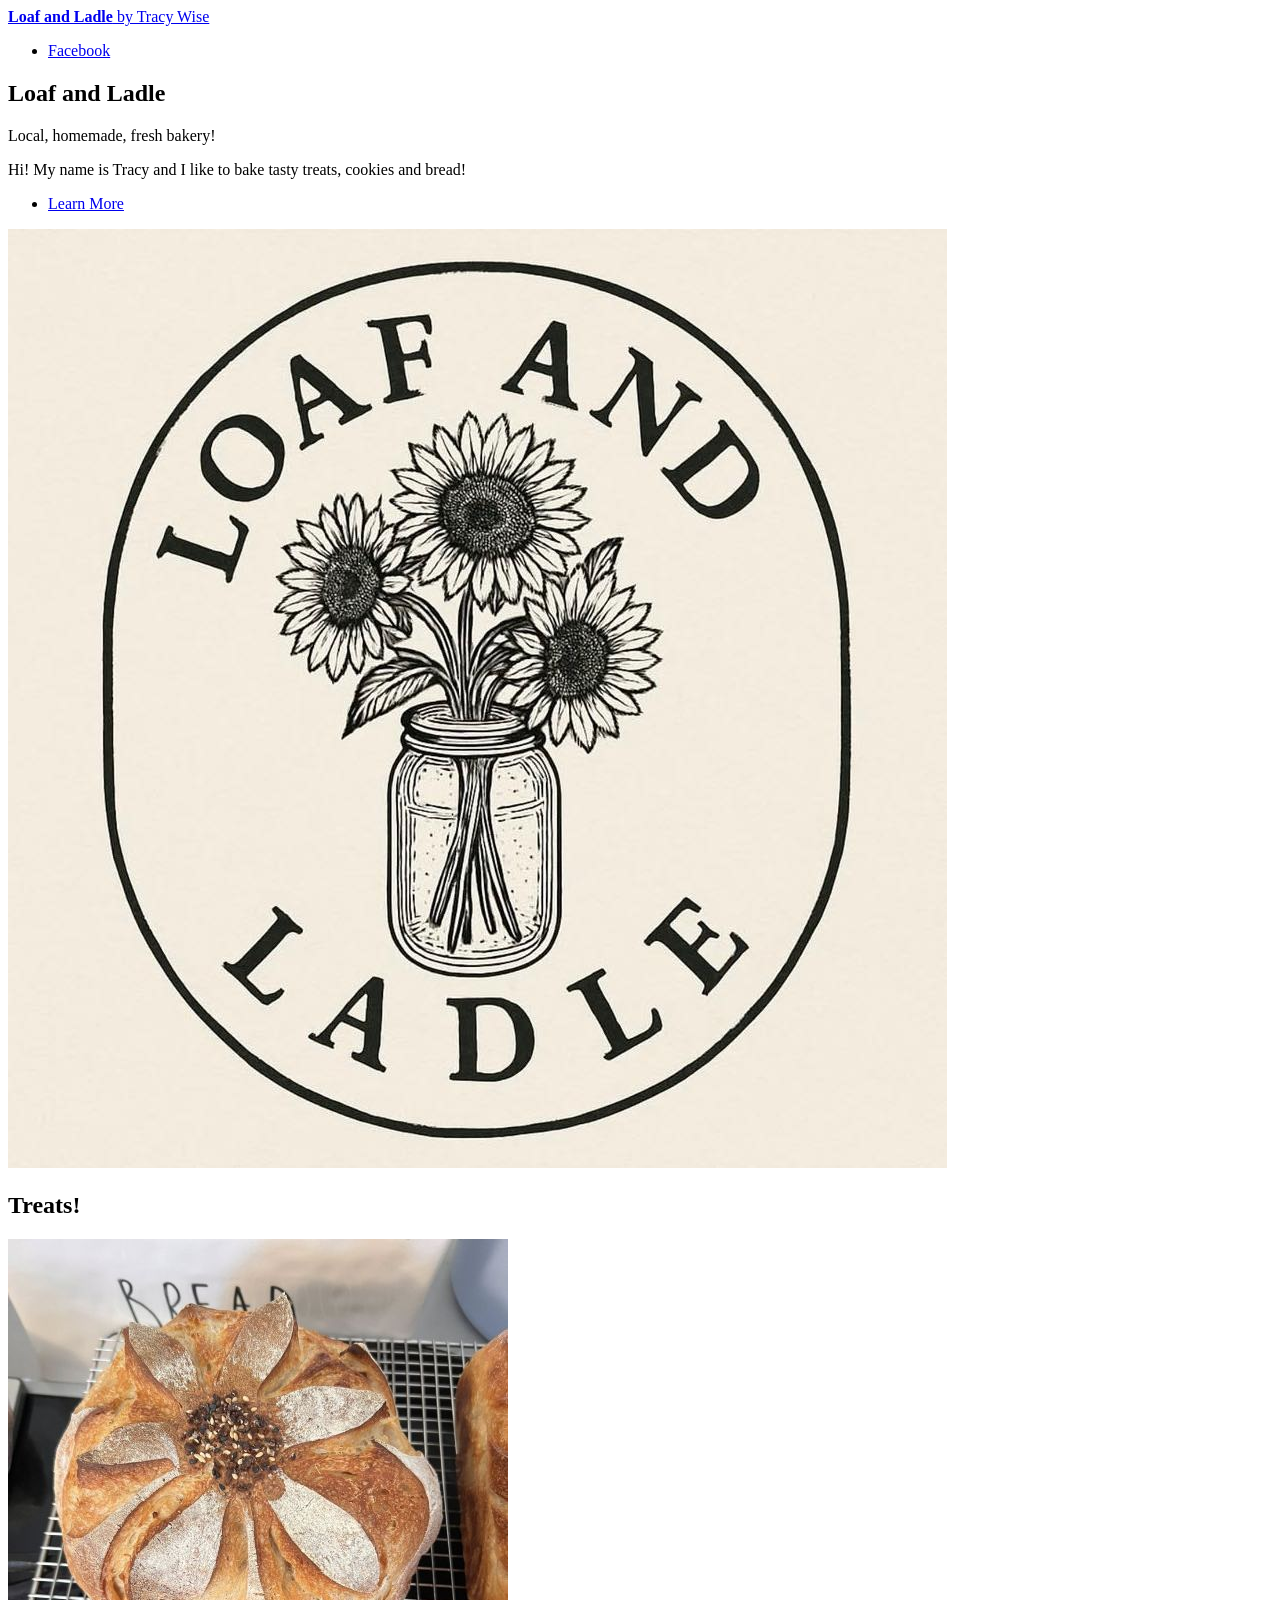
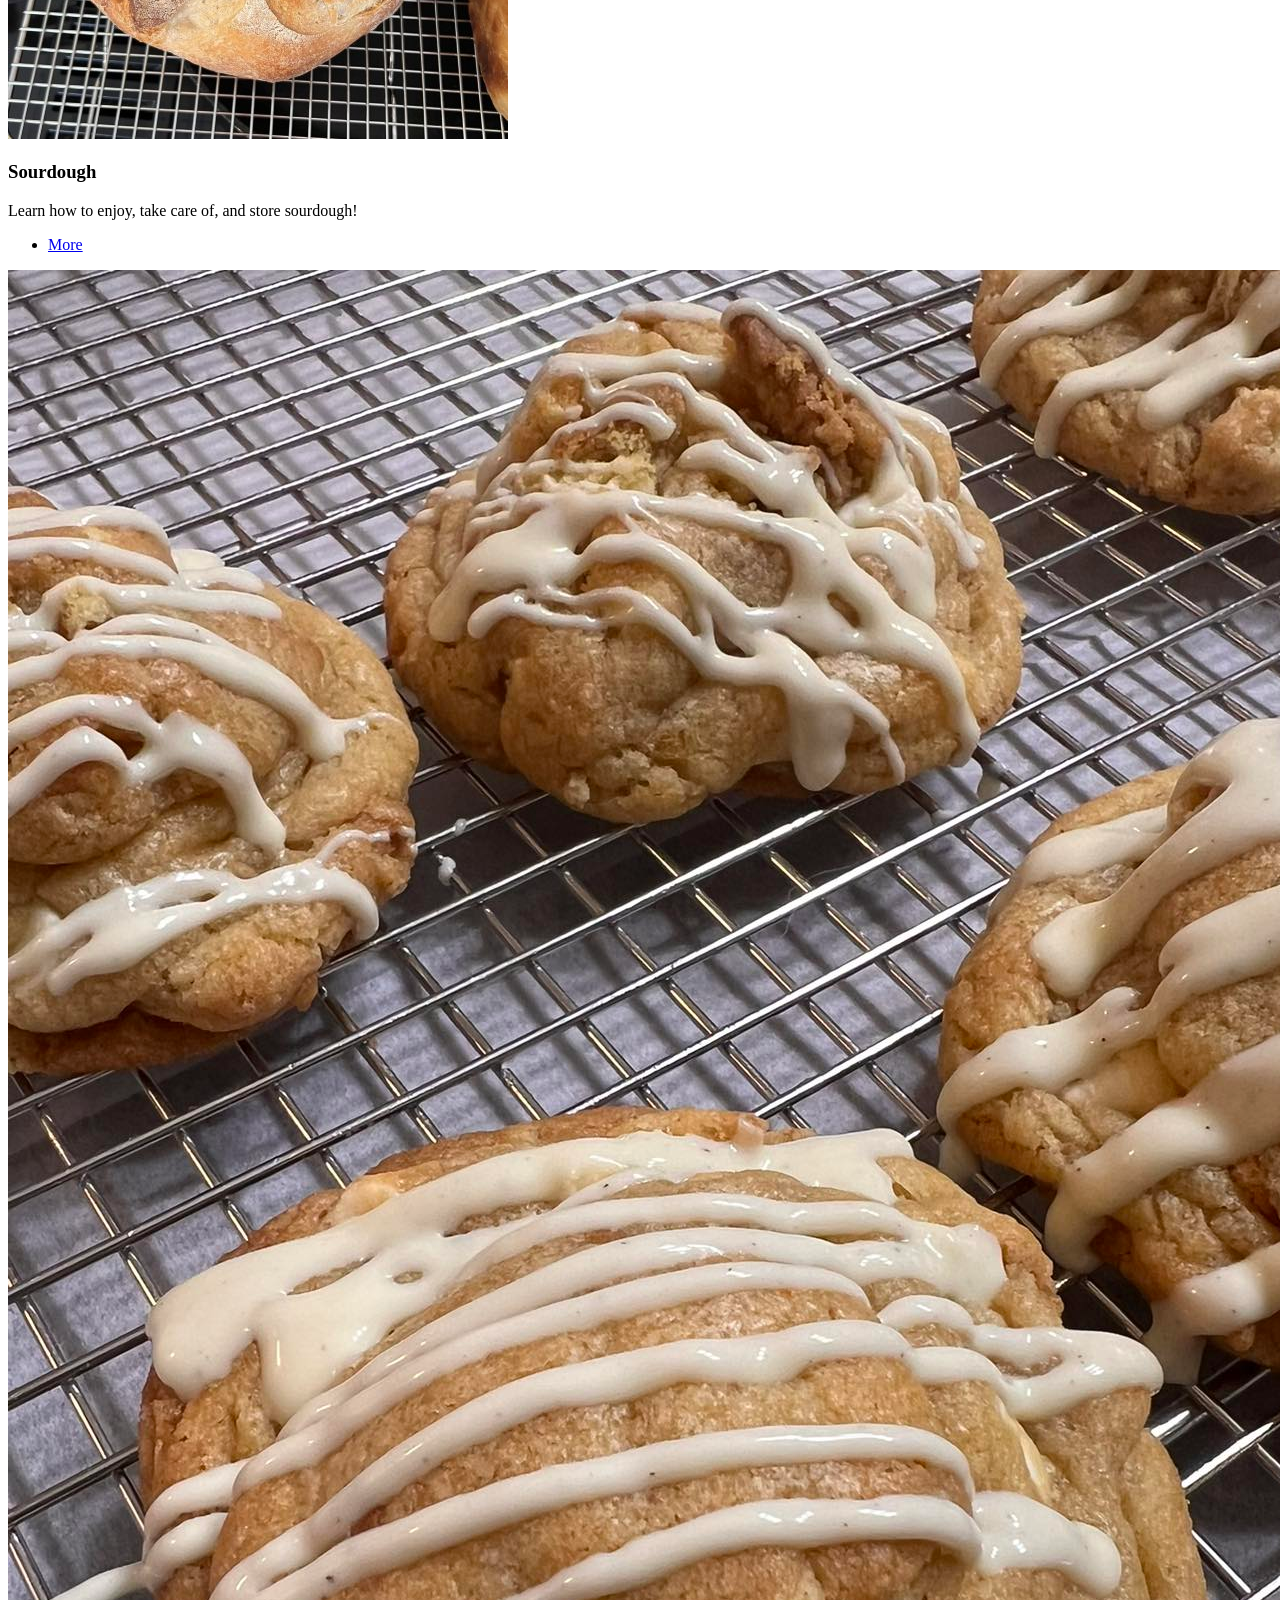
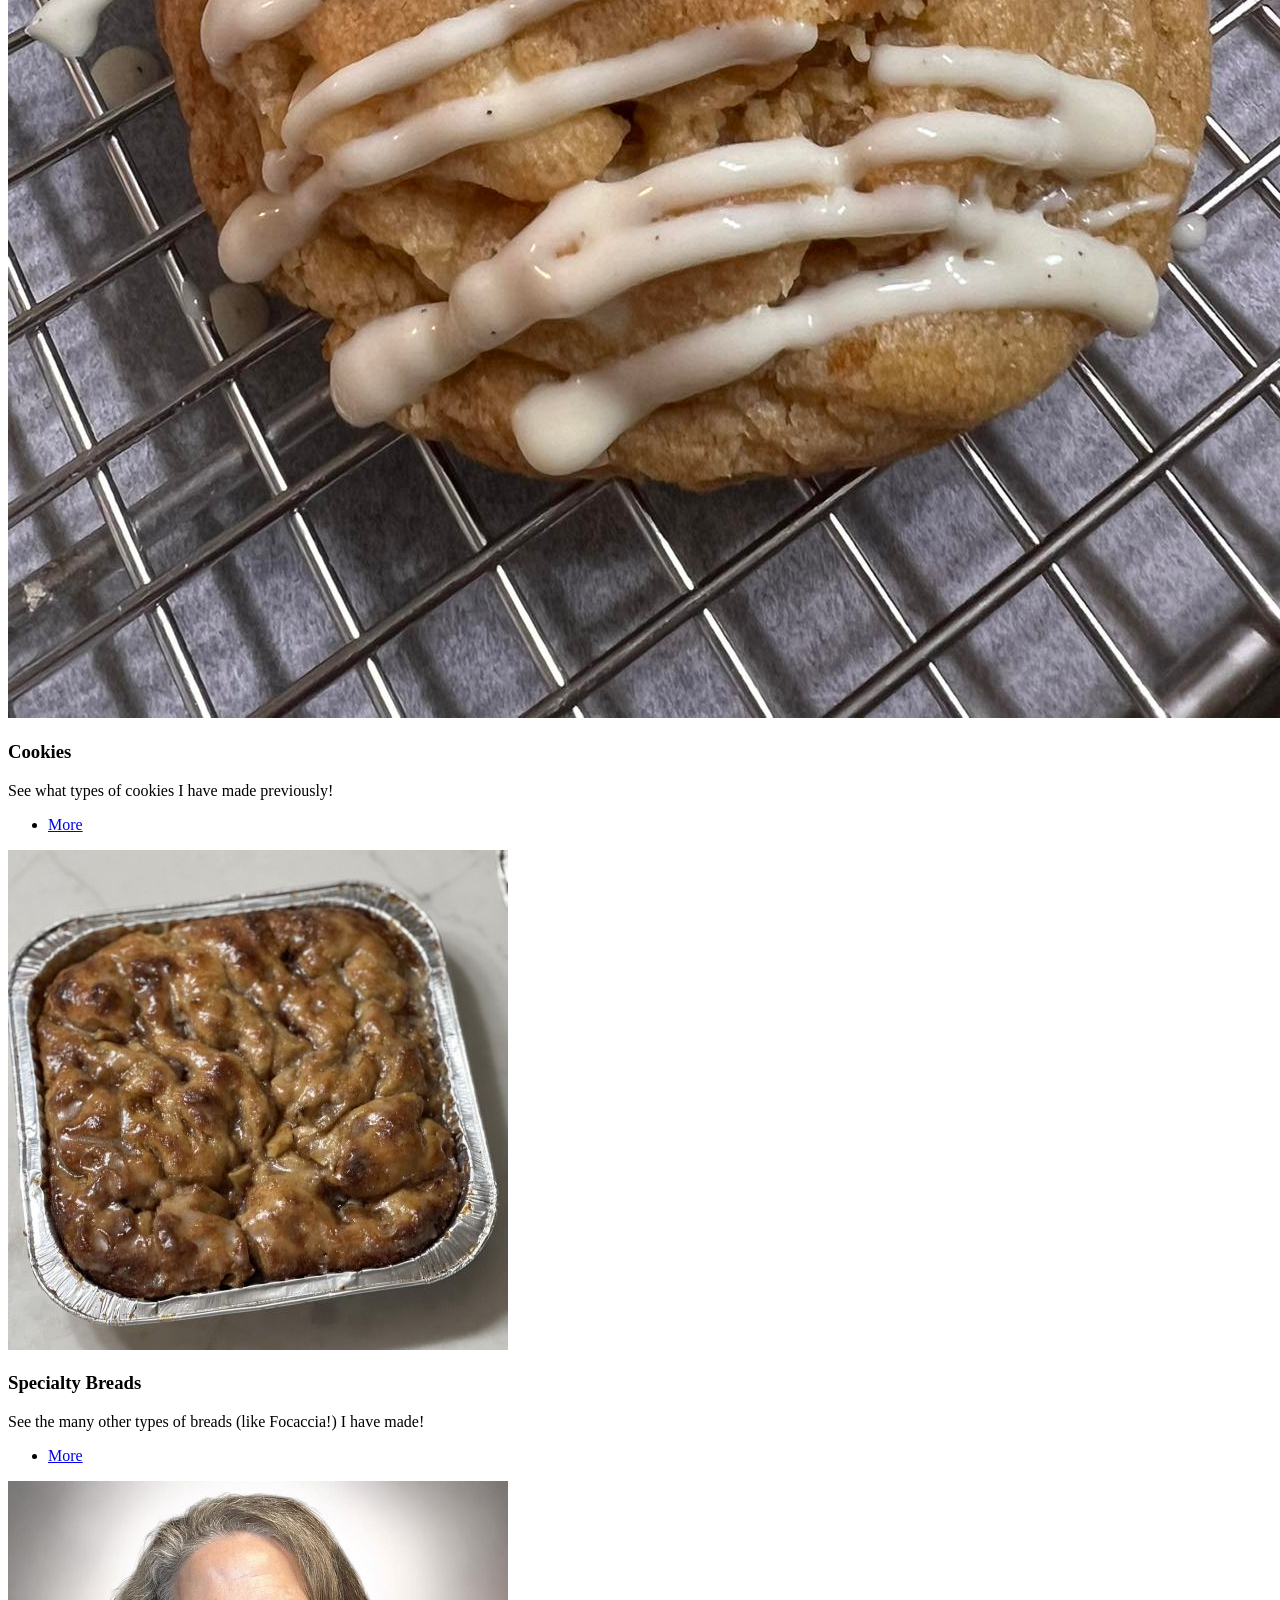
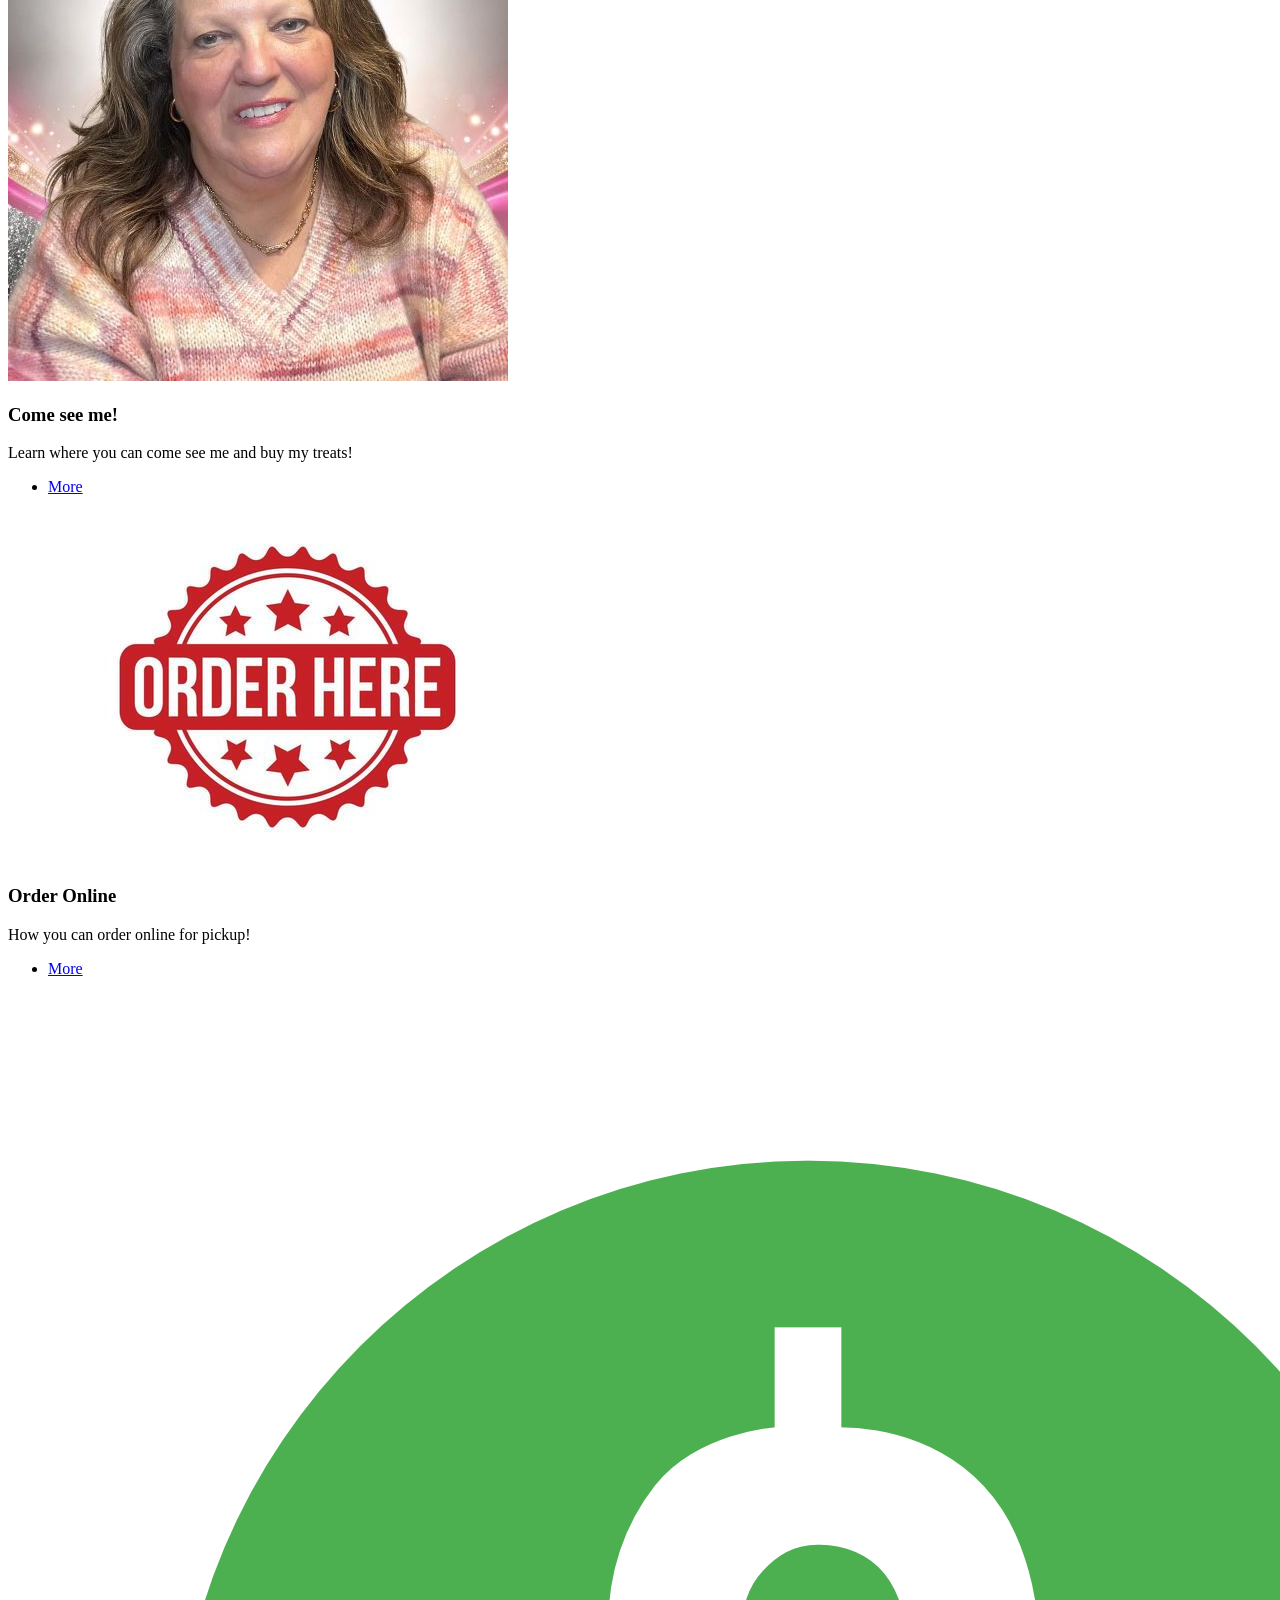
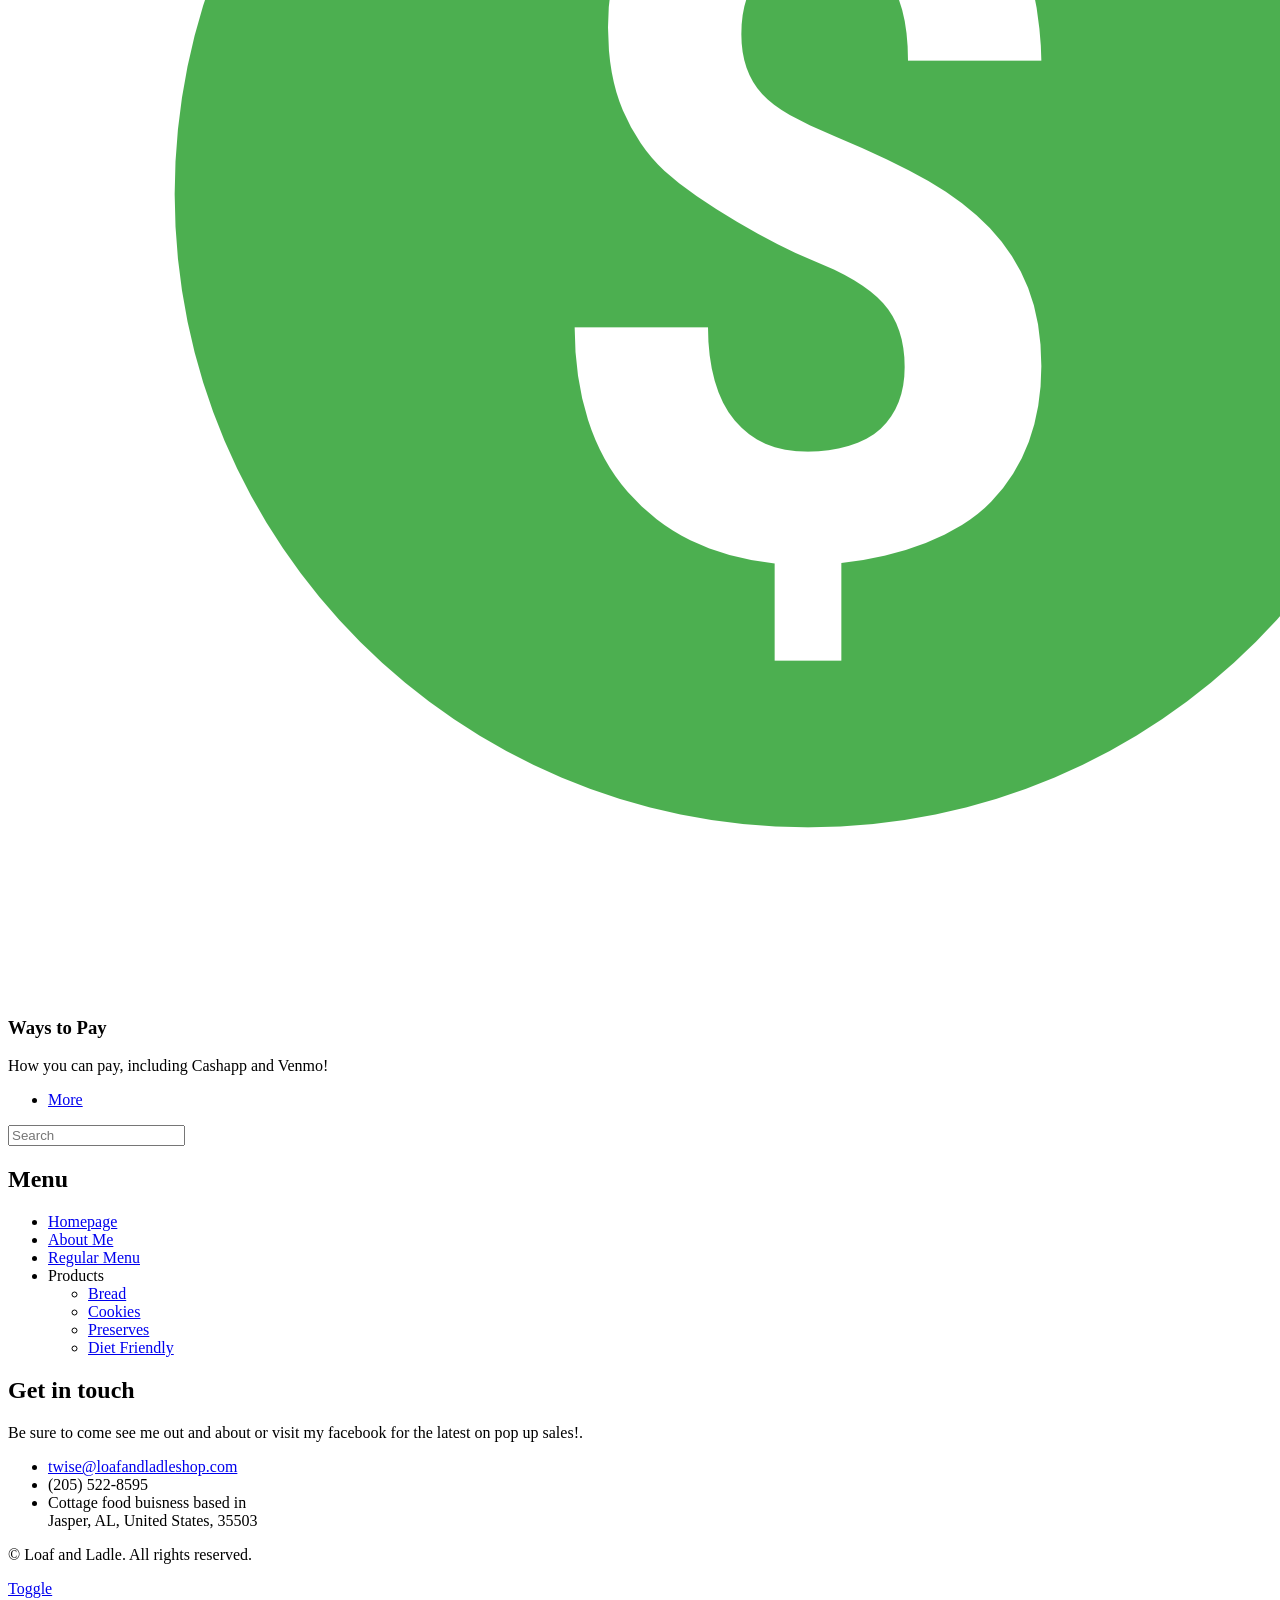
==== commit f810a33d: "menu" ====
--- a/index.html
+++ b/index.html
@@ -124,7 +124,7 @@
 									<ul>
 										<li><a href="index.html">Homepage</a></li>
 										<li><a href="about.html">About Me</a></li>
-										<li><a href="elements.html">Sourdough Care Guide</a></li>
+										<li><a href="menu.html">Regular Menu</a></li>
 										<li>
 											<span class="opener">Products</span>
 											<ul>
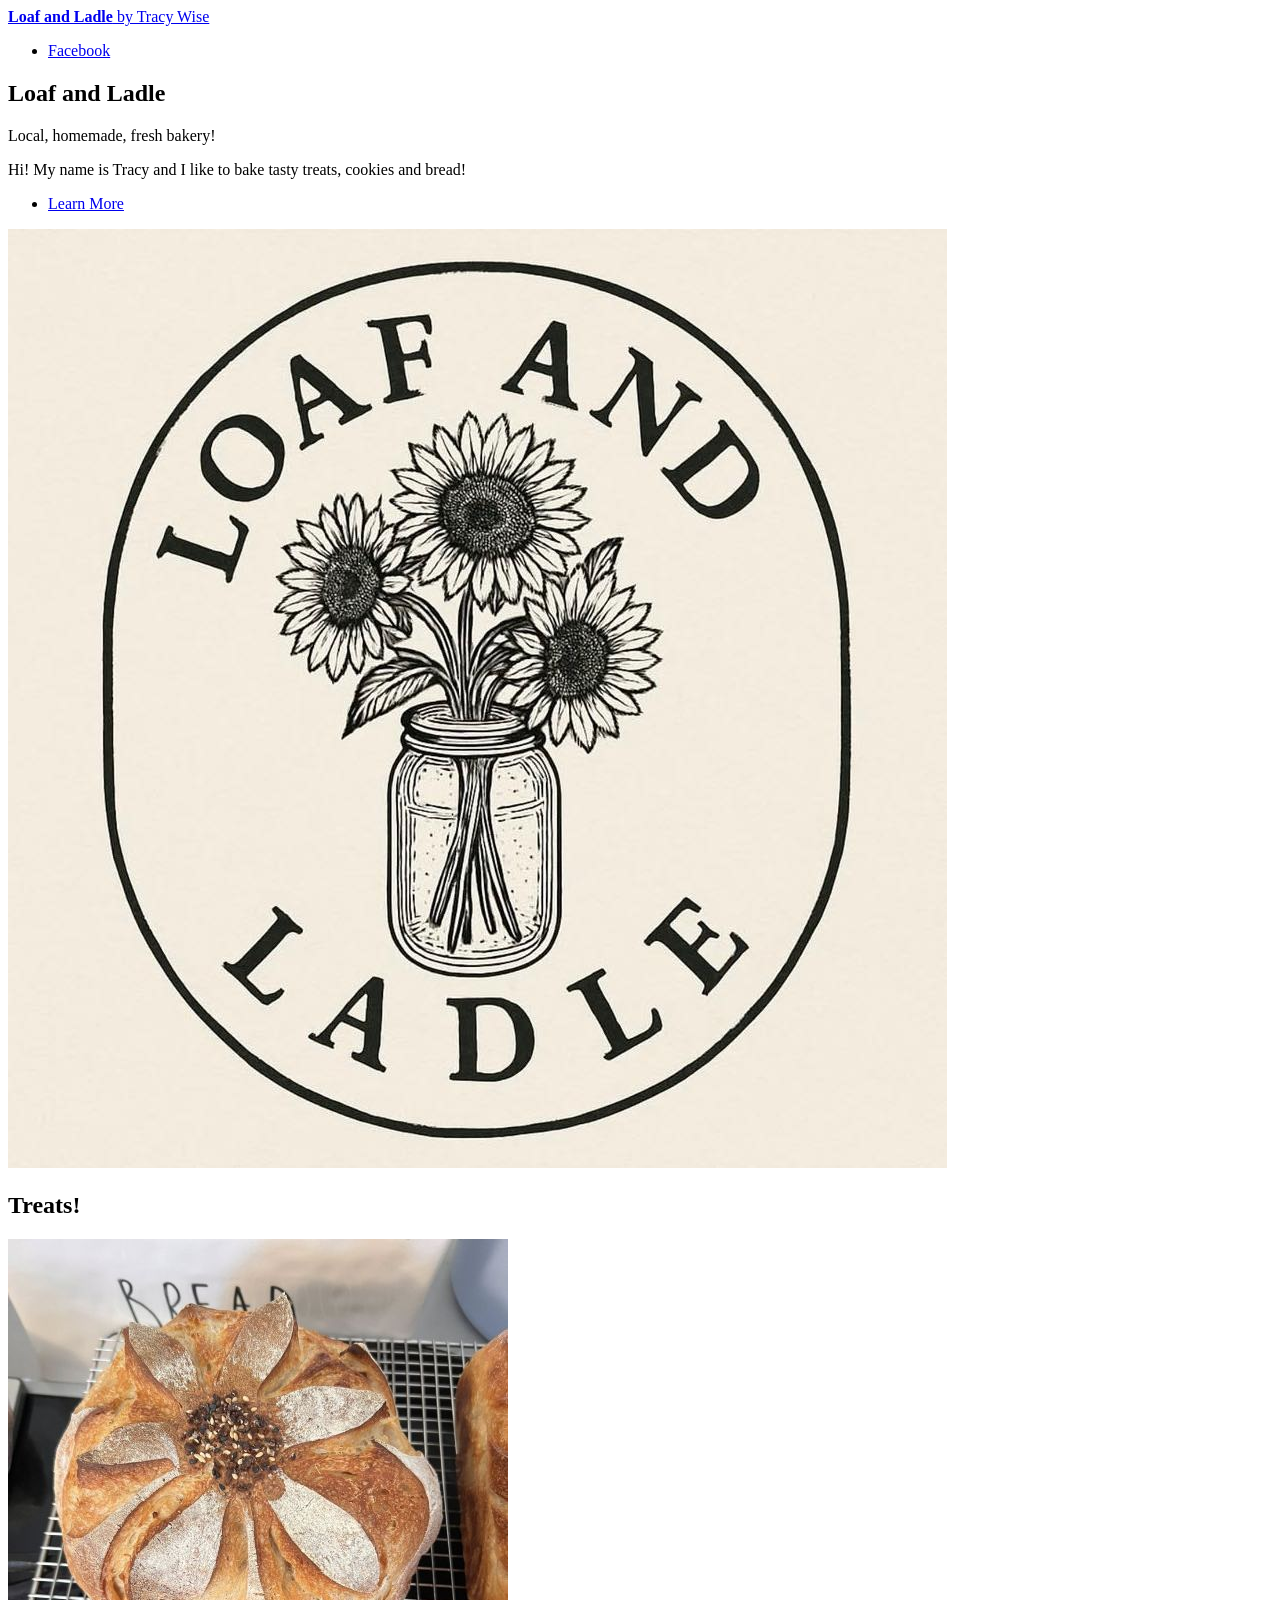
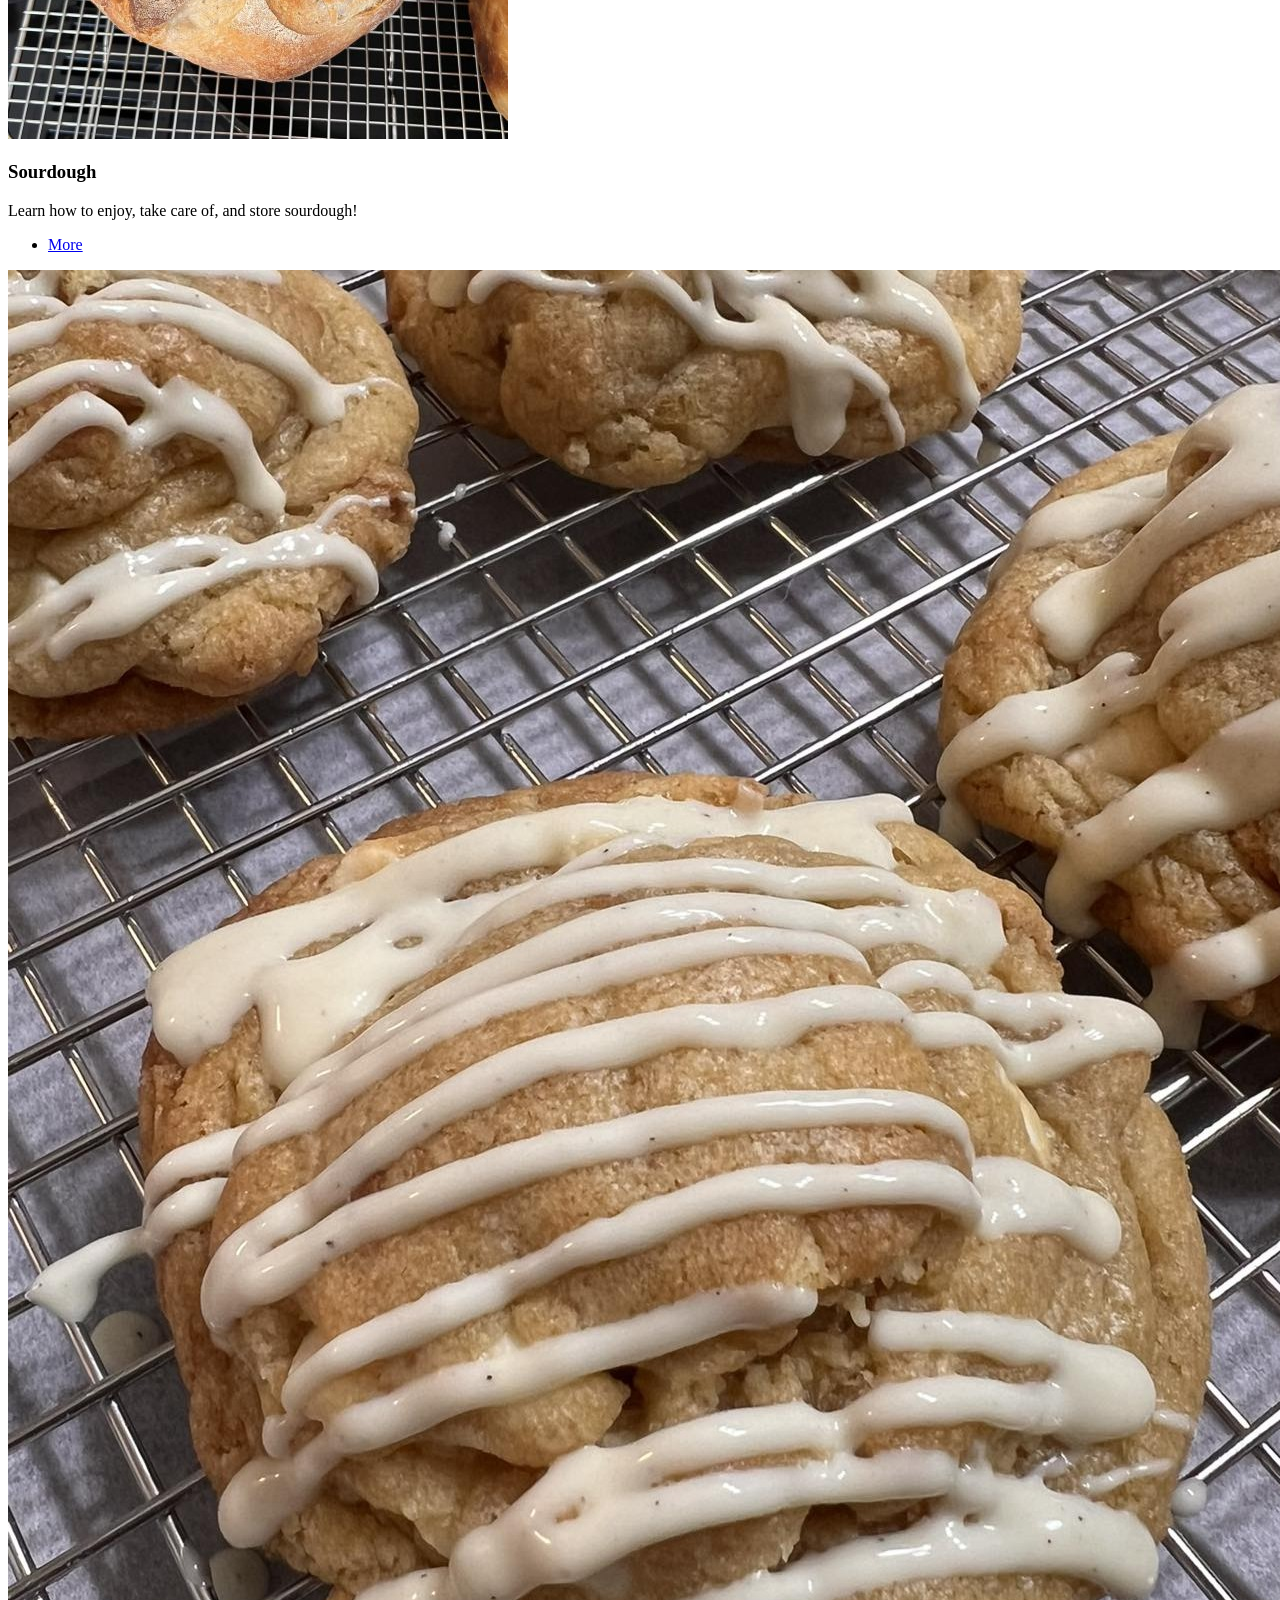
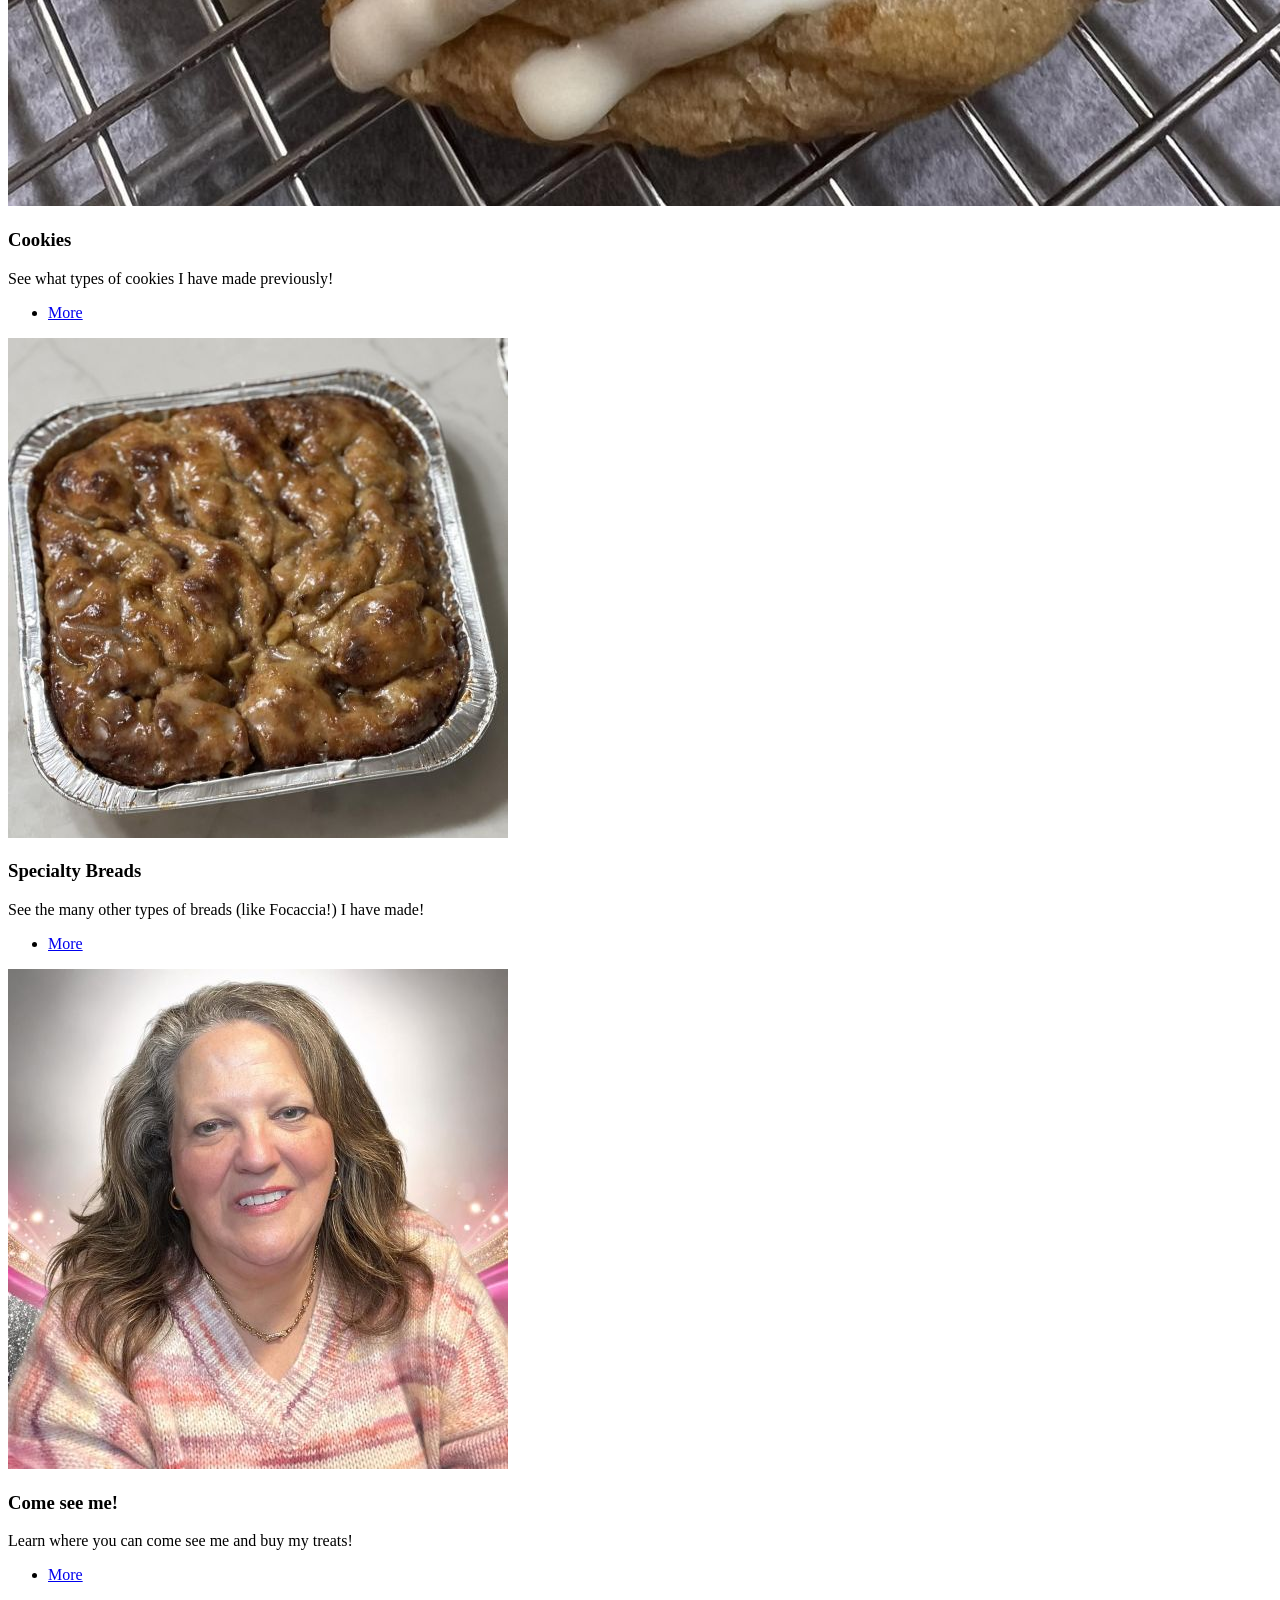
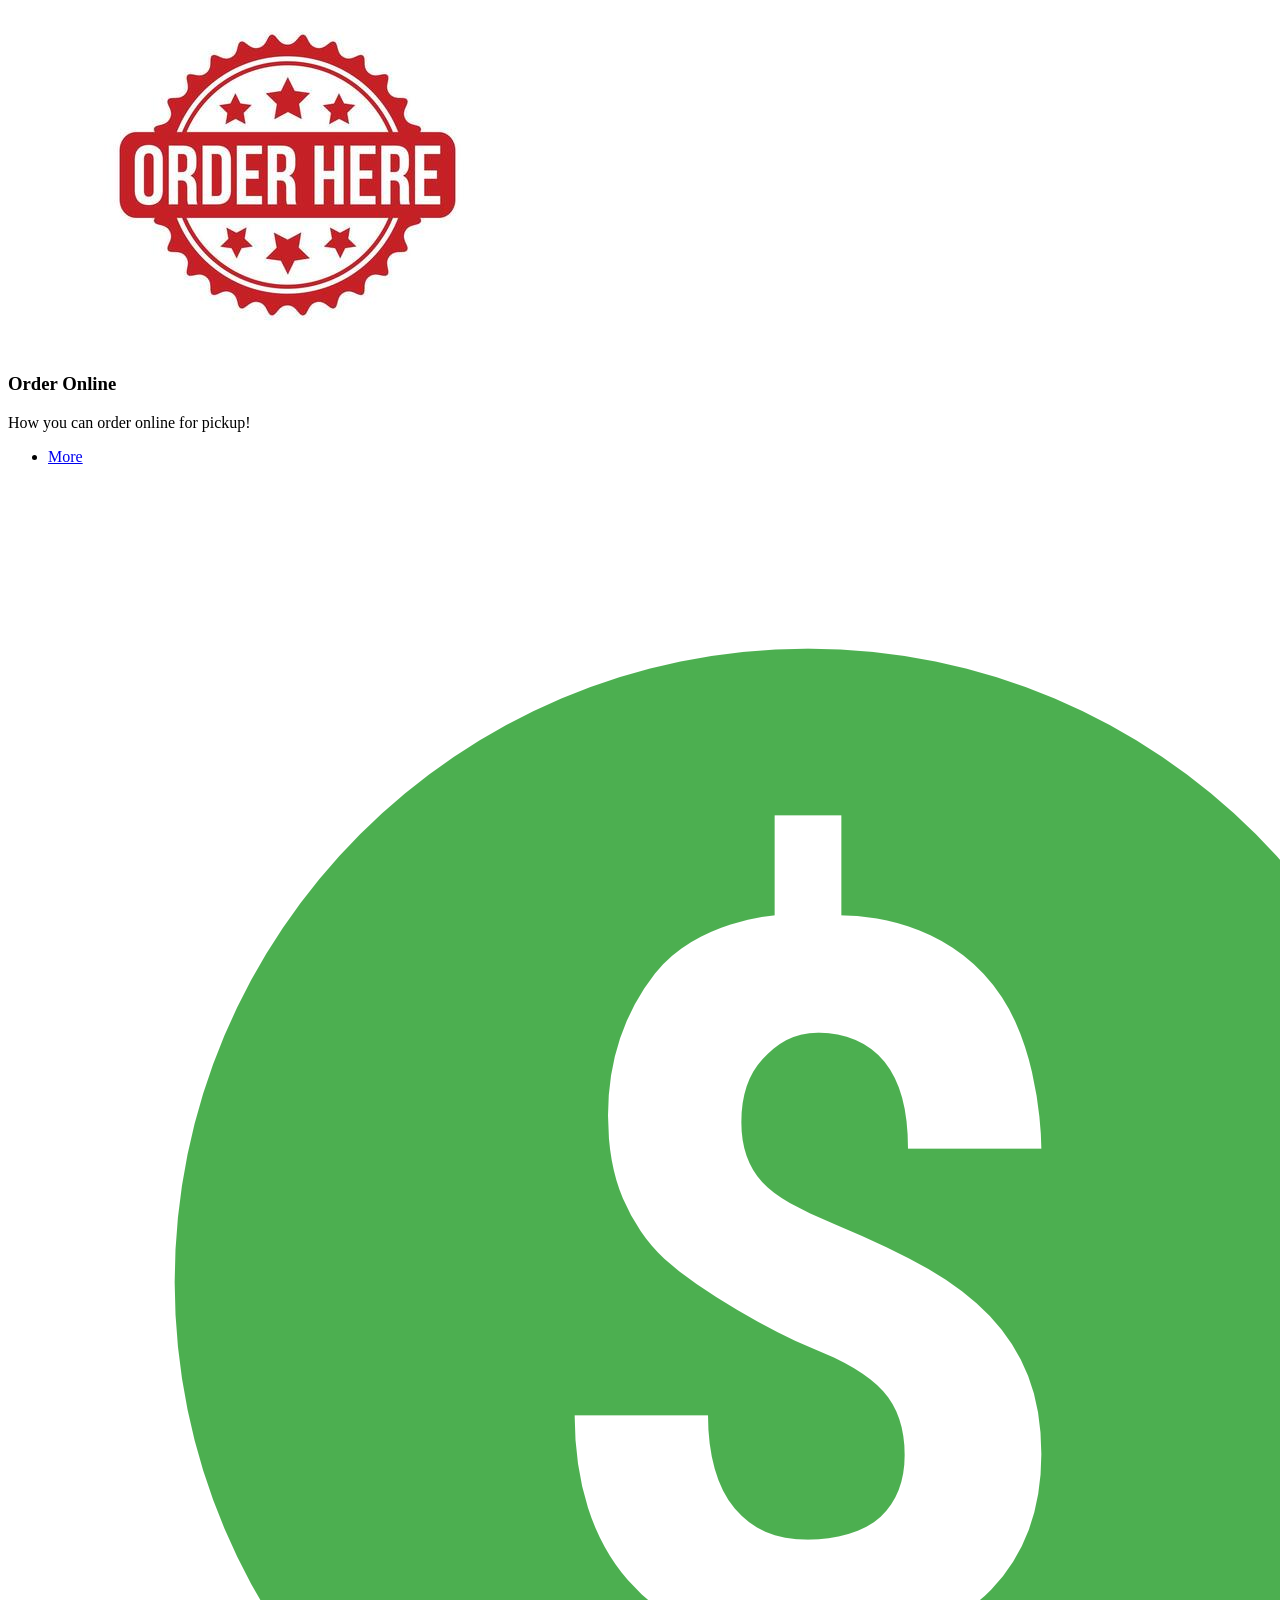
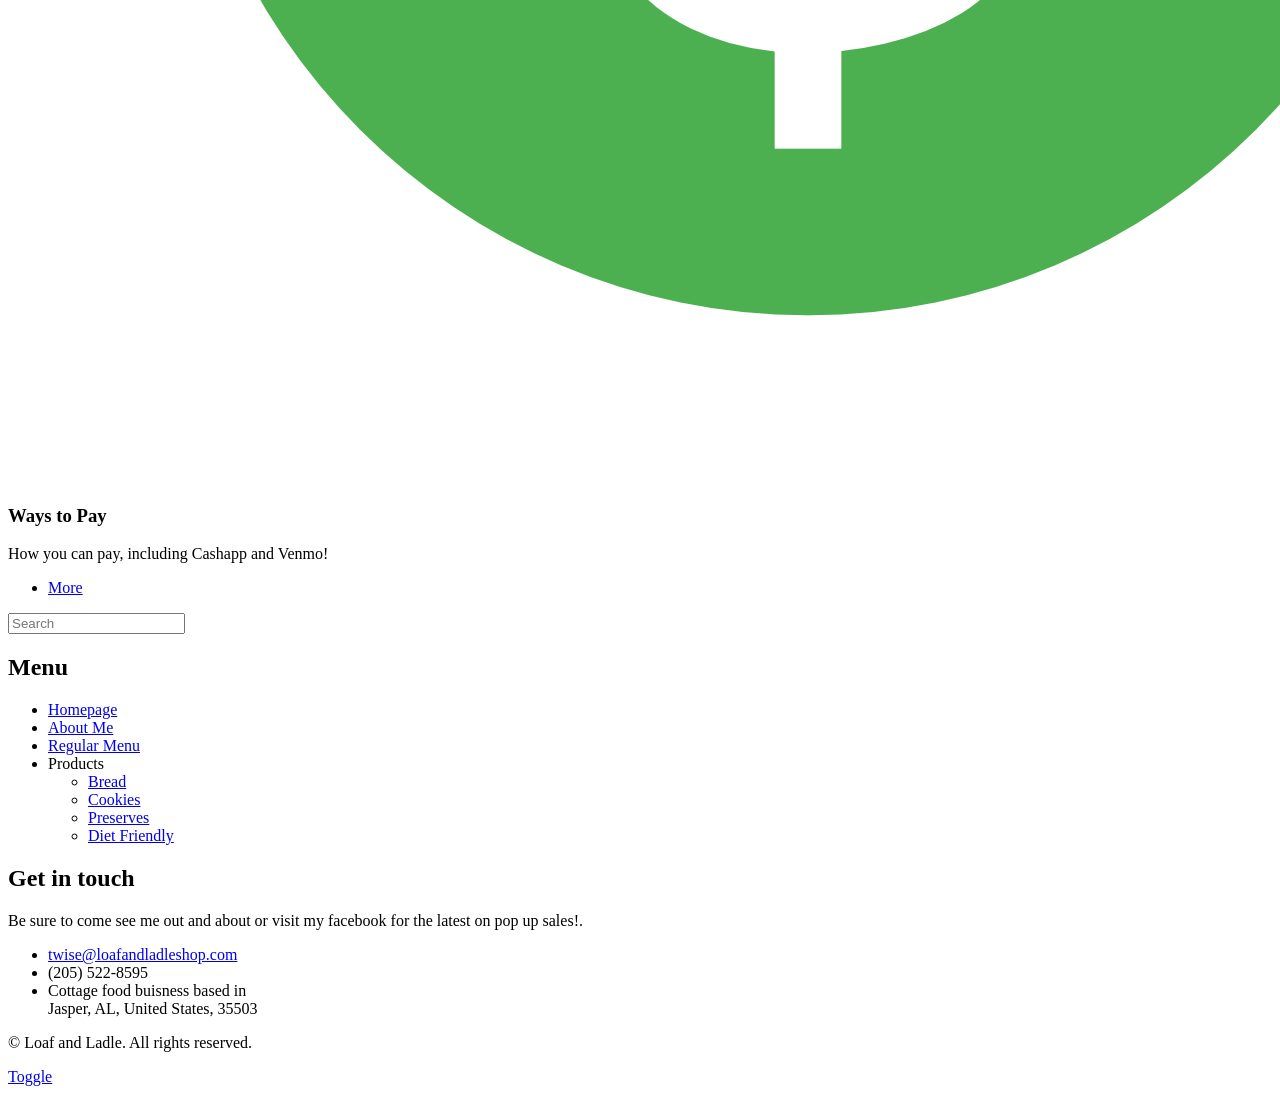
==== commit 2a9624ea: "icons" ====
--- a/index.html
+++ b/index.html
@@ -6,11 +6,16 @@
 -->
 <html>
 	<head>
-		<title>Loaf and Ladle</title>
-		<meta charset="utf-8" />
-		<meta name="viewport" content="width=device-width, initial-scale=1, user-scalable=no" />
-		<link rel="stylesheet" href="assets/css/main.css" />
-	</head>
+    <title>Loaf and Ladle</title>
+    <meta charset="utf-8" />
+    <meta name="viewport" content="width=device-width, initial-scale=1, user-scalable=no" />
+
+    <link rel="apple-touch-icon" sizes="180x180" href="images/icons/apple-touch-icon.png">
+    <link rel="icon" type="image/png" sizes="32x32" href="images/icons/favicon-32x32.png">
+    <link rel="icon" type="image/png" sizes="16x16" href="images/icons/favicon-16x16.png">
+
+    <link rel="stylesheet" href="assets/css/main.css" />
+</head>
 	<body class="is-preload">
 
 		<!-- Wrapper -->
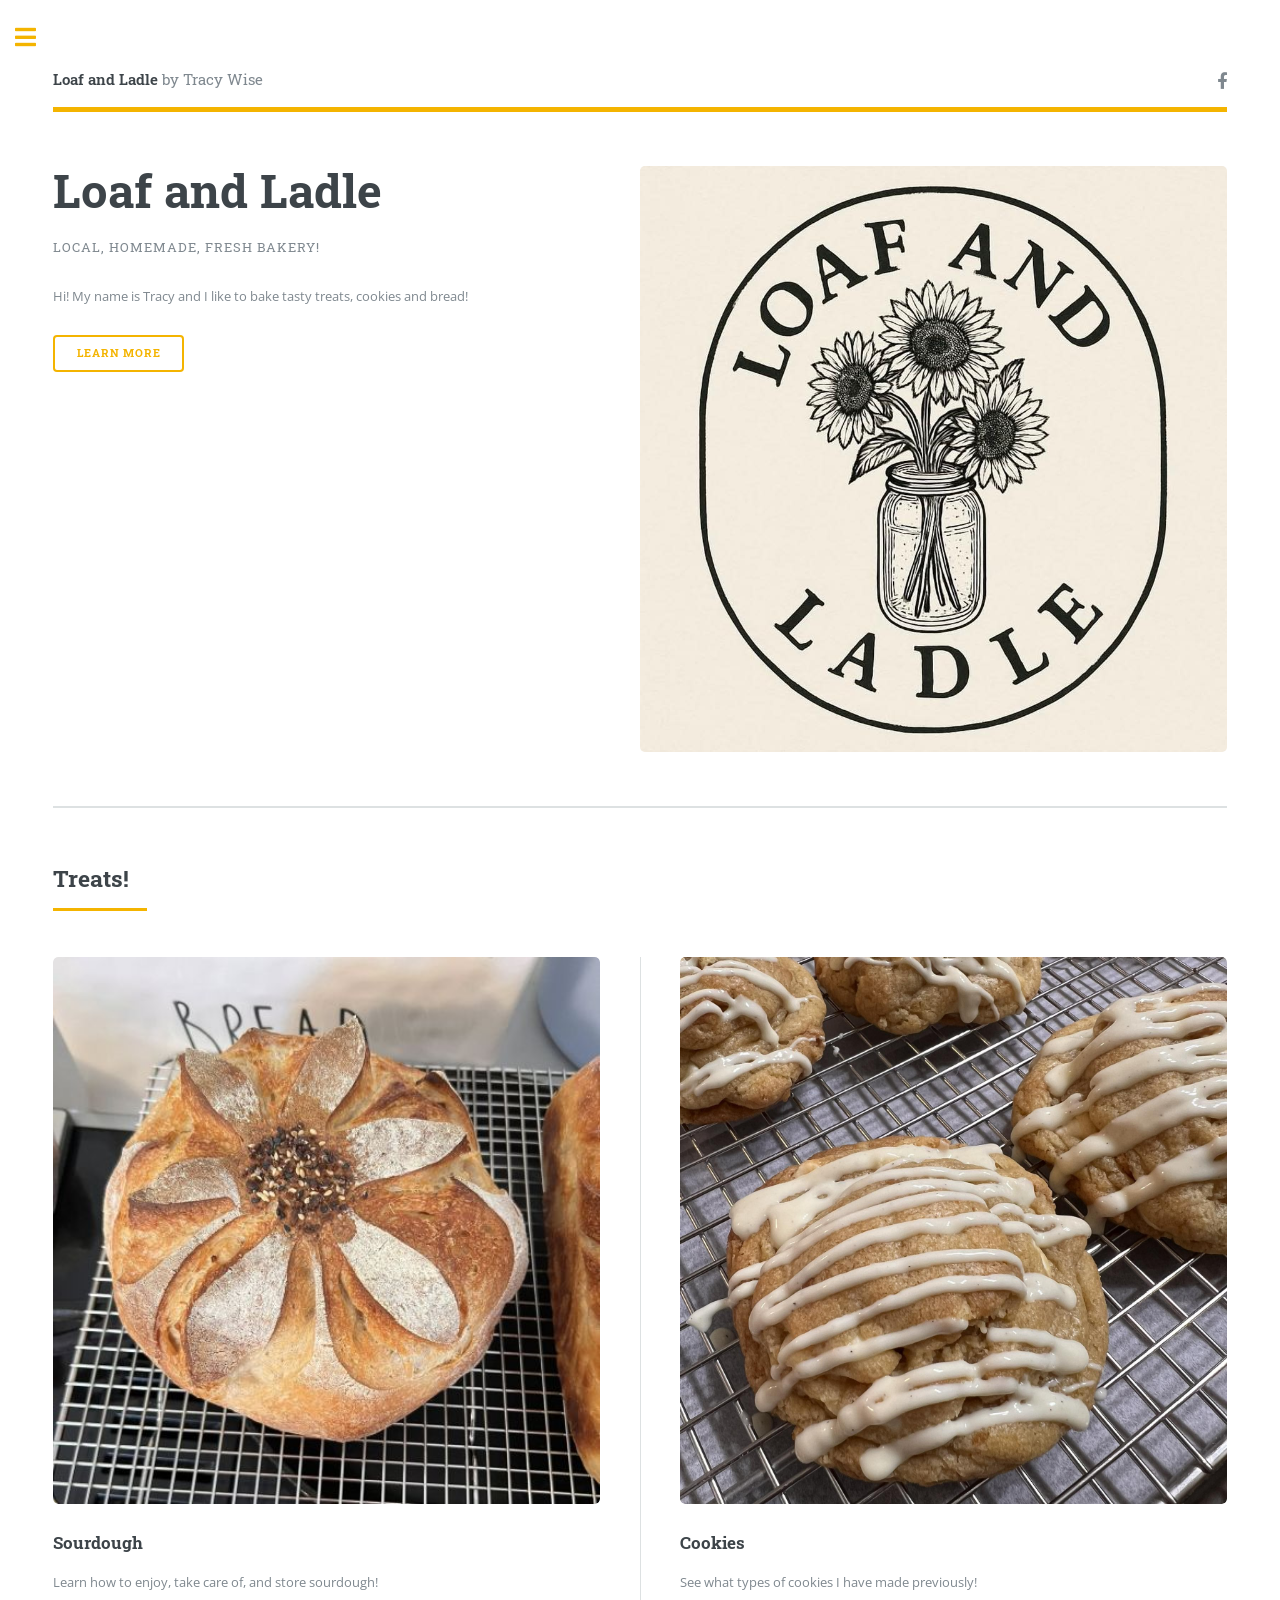
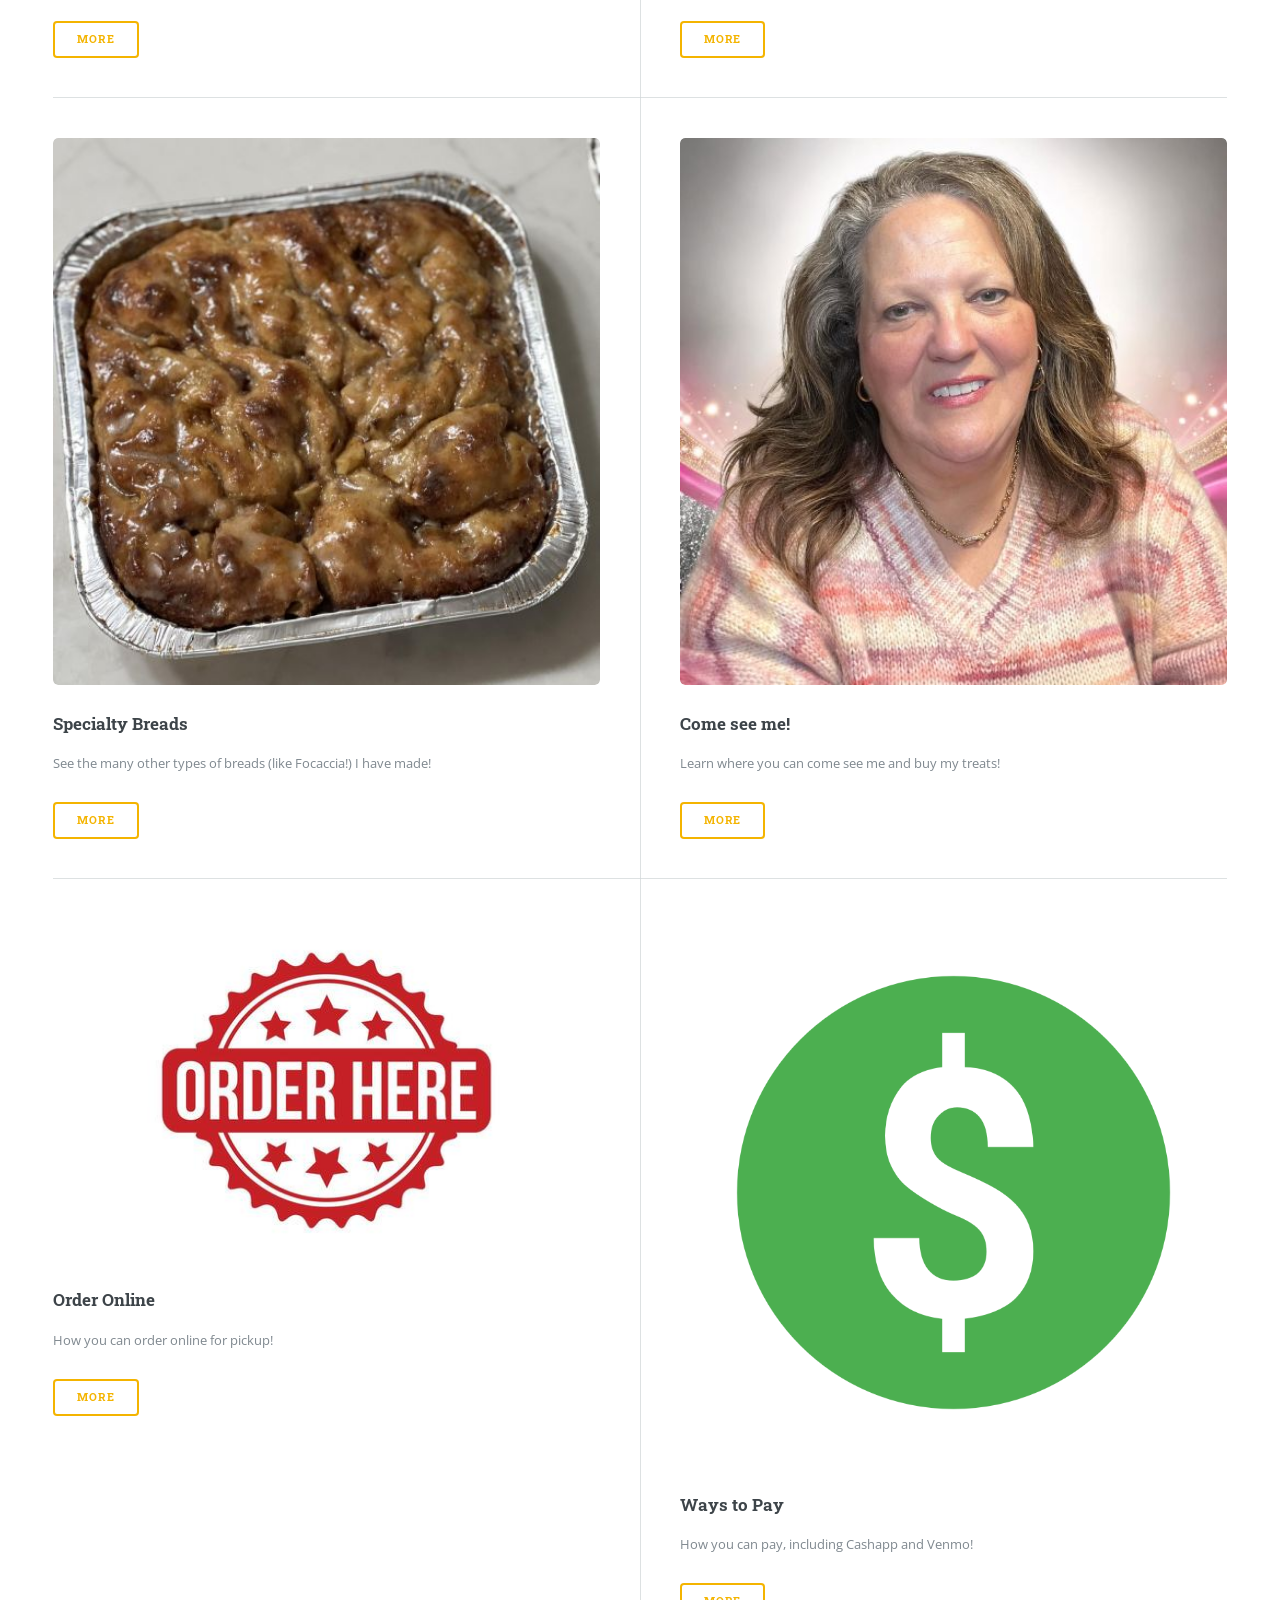
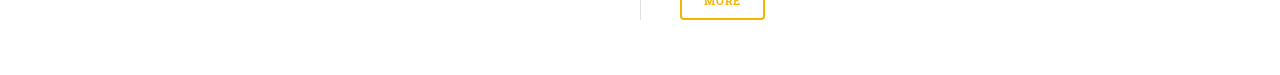
==== commit 7877372f: "Update index.html" ====
--- a/index.html
+++ b/index.html
@@ -10,9 +10,13 @@
     <meta charset="utf-8" />
     <meta name="viewport" content="width=device-width, initial-scale=1, user-scalable=no" />
 
-    <link rel="apple-touch-icon" sizes="180x180" href="images/icons/apple-touch-icon.png">
-    <link rel="icon" type="image/png" sizes="32x32" href="images/icons/favicon-32x32.png">
-    <link rel="icon" type="image/png" sizes="16x16" href="images/icons/favicon-16x16.png">
+   <link rel="apple-touch-icon" sizes="180x180" href="./images/icons/apple-touch-icon.png">
+	<link rel="icon" type="image/png" sizes="32x32" href="./images/icons/favicon-32x32.png">
+	<link rel="icon" type="image/png" sizes="16x16" href="./images/icons/favicon-16x16.png">
+
+	<meta name="theme-color" content="#f4b400">
+	<meta name="apple-mobile-web-app-capable" content="yes">
+	<meta name="apple-mobile-web-app-status-bar-style" content="default">
 
     <link rel="stylesheet" href="assets/css/main.css" />
 </head>
--- a/assets/css/main.css
+++ b/assets/css/main.css
@@ -112,11 +112,11 @@
   -ms-transition: color 0.2s ease-in-out, border-bottom-color 0.2s ease-in-out;
   transition: color 0.2s ease-in-out, border-bottom-color 0.2s ease-in-out;
   border-bottom: dotted 1px;
-  color: #f56a6a;
+  color: #f4b400;
   text-decoration: none; }
   a:hover {
-    border-bottom-color: #f56a6a;
-    color: #f56a6a !important; }
+    border-bottom-color: #f4b400;
+    color: #f4b400 !important; }
     a:hover strong {
       color: inherit; }
 
@@ -998,7 +998,7 @@
   text-transform: uppercase; }
 
 header.major > :last-child {
-  border-bottom: solid 3px #f56a6a;
+  border-bottom: solid 3px #f4b400;
   display: inline-block;
   margin: 0 0 2em 0;
   padding: 0 0.75em 0.5em 0; }
@@ -1056,8 +1056,8 @@
   input[type="url"]:focus,
   select:focus,
   textarea:focus {
-    border-color: #f56a6a;
-    box-shadow: 0 0 0 1px #f56a6a; }
+    border-color: #f4b400;
+    box-shadow: 0 0 0 1px #f4b400; }
 
 select {
   background-image: url("data:image/svg+xml;charset=utf8,%3Csvg xmlns='http://www.w3.org/2000/svg' width='40' height='40' preserveAspectRatio='none' viewBox='0 0 40 40'%3E%3Cpath d='M9.4,12.3l10.4,10.4l10.4-10.4c0.2-0.2,0.5-0.4,0.9-0.4c0.3,0,0.6,0.1,0.9,0.4l3.3,3.3c0.2,0.2,0.4,0.5,0.4,0.9 c0,0.4-0.1,0.6-0.4,0.9L20.7,31.9c-0.2,0.2-0.5,0.4-0.9,0.4c-0.3,0-0.6-0.1-0.9-0.4L4.3,17.3c-0.2-0.2-0.4-0.5-0.4-0.9 c0-0.4,0.1-0.6,0.4-0.9l3.3-3.3c0.2-0.2,0.5-0.4,0.9-0.4S9.1,12.1,9.4,12.3z' fill='rgba(210, 215, 217, 0.75)' /%3E%3C/svg%3E");
@@ -1145,8 +1145,8 @@
     content: '\f00c'; }
   input[type="checkbox"]:focus + label:before,
   input[type="radio"]:focus + label:before {
-    border-color: #f56a6a;
-    box-shadow: 0 0 0 1px #f56a6a; }
+    border-color: #f4b400;
+    box-shadow: 0 0 0 1px #f4b400; }
 
 input[type="checkbox"] + label:before {
   border-radius: 0.375em; }
@@ -1376,7 +1376,7 @@
       font-family: 'Font Awesome 5 Free';
       font-weight: 400; }
     ul.contact li:before {
-      color: #f56a6a;
+      color: #f4b400;
       display: inline-block;
       font-size: 1.5em;
       height: 1.125em;
@@ -1421,12 +1421,12 @@
       padding: 0 0.5em;
       text-align: center; }
       ul.pagination li > .page.active {
-        background-color: #f56a6a;
+        background-color: #f4b400;
         color: #ffffff !important; }
         ul.pagination li > .page.active:hover {
-          background-color: #f67878; }
+          background-color: #ffc83d; }
         ul.pagination li > .page.active:active {
-          background-color: #f45c5c; }
+          background-color: #d99a00; }
     ul.pagination li:first-child {
       padding-right: 0.75em; }
     ul.pagination li:last-child {
@@ -1495,8 +1495,8 @@
   background-color: transparent;
   border-radius: 0.375em;
   border: 0;
-  box-shadow: inset 0 0 0 2px #f56a6a;
-  color: #f56a6a !important;
+  box-shadow: inset 0 0 0 2px #f4b400;
+  color: #f4b400 !important;
   cursor: pointer;
   display: inline-block;
   font-family: "Roboto Slab", serif;
@@ -1515,13 +1515,13 @@
   input[type="button"]:hover,
   button:hover,
   .button:hover {
-    background-color: rgba(245, 106, 106, 0.05); }
+    background-color: rgba(244, 180, 0, 0.08); }
   input[type="submit"]:active,
   input[type="reset"]:active,
   input[type="button"]:active,
   button:active,
   .button:active {
-    background-color: rgba(245, 106, 106, 0.15); }
+    background-color: rgba(244, 180, 0, 0.18); }
   input[type="submit"].icon:before,
   input[type="reset"].icon:before,
   input[type="button"].icon:before,
@@ -1553,7 +1553,7 @@
   input[type="button"].primary,
   button.primary,
   .button.primary {
-    background-color: #f56a6a;
+    background-color: #f4b400;
     box-shadow: none;
     color: #ffffff !important; }
     input[type="submit"].primary:hover,
@@ -1561,13 +1561,13 @@
     input[type="button"].primary:hover,
     button.primary:hover,
     .button.primary:hover {
-      background-color: #f67878; }
+      background-color: #ffc83d; }
     input[type="submit"].primary:active,
     input[type="reset"].primary:active,
     input[type="button"].primary:active,
     button.primary:active,
     .button.primary:active {
-      background-color: #f45c5c; }
+      background-color: #d99a00; }
   input[type="submit"].disabled, input[type="submit"]:disabled,
   input[type="reset"].disabled,
   input[type="reset"]:disabled,
@@ -1642,7 +1642,7 @@
       text-align: center;
       width: 10em; }
       .features article .icon:before {
-        color: #f56a6a;
+        color: #f4b400;
         font-size: 2.75rem;
         position: relative;
         top: 0.05em; }
@@ -2075,7 +2075,7 @@
   display: -webkit-flex;
   display: -ms-flex;
   display: flex;
-  border-bottom: solid 5px #f56a6a;
+  border-bottom: solid 5px #f4b400;
   padding: 6em 0 1em 0;
   position: relative; }
   #header > * {
@@ -2214,7 +2214,7 @@
     font-size: 0.9em;
     padding: 0.625em 0; }
     #menu ul a:hover, #menu ul span:hover {
-      color: #f56a6a; }
+      color: #f4b400; }
     #menu ul a.opener, #menu ul span.opener {
       -moz-transition: color 0.2s ease-in-out;
       -webkit-transition: color 0.2s ease-in-out;
@@ -2244,7 +2244,7 @@
         position: absolute;
         right: 0; }
       #menu ul a.opener:hover:before, #menu ul span.opener:hover:before {
-        color: #f56a6a; }
+        color: #f4b400; }
       #menu ul a.opener.active + ul, #menu ul span.opener.active + ul {
         display: block; }
       #menu ul a.opener.active:before, #menu ul span.opener.active:before {
